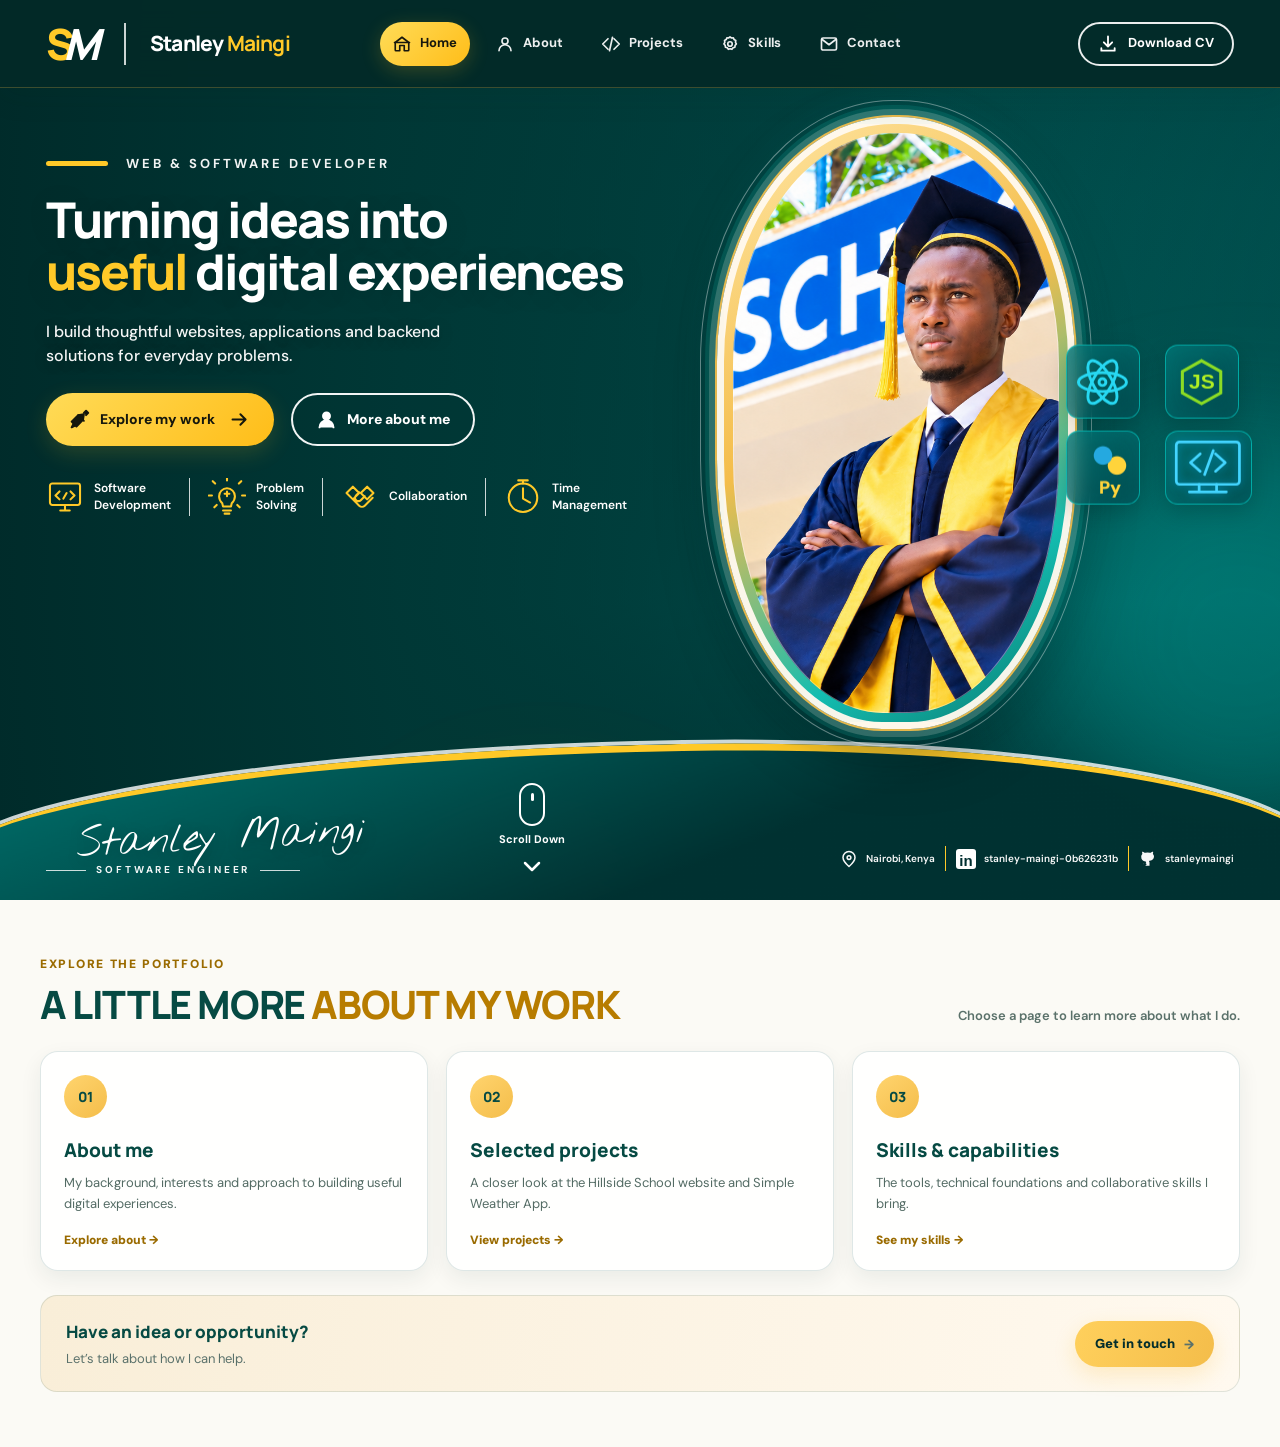
==== index.html @ 8324576e "My professional portfolio website" ====
<!DOCTYPE html>
<html lang="en">
<head>
  <meta charset="UTF-8" />
  <meta name="viewport" content="width=device-width, initial-scale=1.0" />
  <meta name="theme-color" content="#003b3a" />
  <meta name="description" content="Stanley Maingi — Software Engineer creating thoughtful websites, applications and backend solutions." />
  <title>Stanley Maingi | Web &amp; Software Developer</title>
  <link rel="preconnect" href="https://fonts.googleapis.com" />
  <link rel="preconnect" href="https://fonts.gstatic.com" crossorigin />
  <link href="https://fonts.googleapis.com/css2?family=DM+Sans:wght@400;500;600;700;800&family=Manrope:wght@400;500;600;700;800&family=Nothing+You+Could+Do&display=swap" rel="stylesheet" />
  <link rel="stylesheet" href="style.css" />
  <script src="script.js" defer></script>
</head>
<body>
  <main id="main">
  <section class="hero" id="home" aria-label="Stanley Maingi portfolio homepage">
    <div class="hero-shade" aria-hidden="true"></div>
    <div class="ambient-glow glow-one" aria-hidden="true"></div>
    <div class="ambient-glow glow-two" aria-hidden="true"></div>

    <header class="site-header">
      <a class="brand" href="#home" aria-label="Stanley Maingi home">
        <span class="brand-mark"><span>S</span><span>M</span></span>
        <span class="brand-divider"></span>
        <span class="brand-name">Stanley <strong>Maingi</strong></span>
      </a>

      <nav class="main-nav" aria-label="Main navigation">
        <a class="nav-link active" href="index.html" aria-current="page">
          <svg viewBox="0 0 24 24" aria-hidden="true"><path d="m3 10 9-7 9 7v10a1 1 0 0 1-1 1h-5v-7H9v7H4a1 1 0 0 1-1-1z"/><path d="M2 10h20"/></svg>
          <span>Home</span>
        </a>
        <a class="nav-link" href="about.html">
          <svg viewBox="0 0 24 24" aria-hidden="true"><circle cx="12" cy="8" r="4"/><path d="M4 21a8 8 0 0 1 16 0"/></svg>
          <span>About</span>
        </a>
        <a class="nav-link" href="projects.html">
          <svg viewBox="0 0 24 24" aria-hidden="true"><path d="m8 5-7 7 7 7M16 5l7 7-7 7M14 3l-4 18"/></svg>
          <span>Projects</span>
        </a>
        <a class="nav-link" href="skills.html">
          <svg viewBox="0 0 24 24" aria-hidden="true"><path d="M12 2.5 14 4l2.5-.2 1 2.3 2.2 1.2-.4 2.5 1.2 2.2-1.7 1.8-.3 2.5-2.4.8-1.5 2-2.4-.7-2.4.7-1.5-2-2.4-.8-.3-2.5-1.7-1.8 1.2-2.2-.4-2.5 2.2-1.2 1-2.3L10 4z"/><circle cx="12" cy="12" r="3"/></svg>
          <span>Skills</span>
        </a>
        <a class="nav-link" href="contact.html">
          <svg viewBox="0 0 24 24" aria-hidden="true"><rect x="2" y="4" width="20" height="16" rx="2"/><path d="m3 6 9 7 9-7"/></svg>
          <span>Contact</span>
        </a>
      </nav>

      <a class="cv-button" href="Stanley-Maingi-CV.pdf" download>
        <svg viewBox="0 0 24 24" aria-hidden="true"><path d="M12 3v12m-5-5 5 5 5-5M4 17v3h16v-3"/></svg>
        <span>Download CV</span>
      </a>
    </header>

    <section class="hero-content" aria-labelledby="hero-title">
      <div class="eyebrow"><span class="eyebrow-line"></span><span>WEB &amp; SOFTWARE DEVELOPER</span></div>
      <h1 id="hero-title">Turning ideas into<br /><em>useful</em> digital experiences</h1>
      <p class="intro">I build thoughtful websites, applications and backend<br class="desktop-break" /> solutions for everyday problems.</p>

      <div class="hero-actions">
        <a class="button button-primary" href="projects.html">
          <svg viewBox="0 0 24 24" aria-hidden="true"><path d="M3 14.5 10.5 7l6.5-1-1 6.5-7.5 7.5z"/><path d="m10.5 7 6.5 6.5M5 17l-2 4 4-2"/><path d="M17 4.5 19.5 2 22 4.5 19.5 7"/></svg>
          <span>Explore my work</span>
          <svg class="arrow-icon" viewBox="0 0 24 24" aria-hidden="true"><path d="M4 12h15m-6-6 6 6-6 6"/></svg>
        </a>
        <a class="button button-outline" href="about.html">
          <svg viewBox="0 0 24 24" aria-hidden="true"><circle cx="12" cy="8" r="4"/><path d="M4 21a8 8 0 0 1 16 0"/></svg>
          <span>More about me</span>
        </a>
      </div>

      <div class="skill-highlights" aria-label="Professional strengths">
        <div class="skill-item">
          <svg viewBox="0 0 48 48" aria-hidden="true"><rect x="5" y="7" width="38" height="27" rx="3"/><path d="M18 41h12M24 34v7M17 17l-5 5 5 5m14-10 5 5-5 5m-5-8-4 7"/></svg>
          <span>Software<br />Development</span>
        </div>
        <span class="skill-separator"></span>
        <div class="skill-item">
          <svg viewBox="0 0 48 48" aria-hidden="true"><path d="M18 32c-2-2-4-5-4-9a10 10 0 1 1 20 0c0 4-2 7-4 9l-1 4H19zM19 41h10M21 45h6M24 3V0M5 22H1m46 0h-4M9 7l-3-3m33 3 3-3M11 34l-3 3m29-3 3 3"/><path d="M21 20h6m-3-3v6"/></svg>
          <span>Problem<br />Solving</span>
        </div>
        <span class="skill-separator"></span>
        <div class="skill-item">
          <svg viewBox="0 0 48 48" aria-hidden="true"><path d="m7 19 8-8 8 8-8 8zM25 19l8-8 8 8-8 8zM15 27l8 8a5 5 0 0 0 7 0l10-10M23 18l-4 4a4 4 0 0 0 6 6l5-5"/></svg>
          <span>Collaboration</span>
        </div>
        <span class="skill-separator"></span>
        <div class="skill-item">
          <svg viewBox="0 0 48 48" aria-hidden="true"><circle cx="24" cy="25" r="18"/><path d="M24 13v13l9 5M18 3h12M24 3v4"/></svg>
          <span>Time<br />Management</span>
        </div>
      </div>
    </section>

    <figure class="hero-photo">
      <img src="assets/stanley-portrait-reference.jpg" alt="Stanley Maingi wearing his graduation gown and cap" />
    </figure>

    <div class="tech-stack" aria-label="Technology interests">
      <div class="tech-card react-card" title="React">
        <svg viewBox="0 0 64 64" aria-hidden="true"><circle cx="32" cy="32" r="4"/><ellipse cx="32" cy="32" rx="28" ry="11"/><ellipse cx="32" cy="32" rx="28" ry="11" transform="rotate(60 32 32)"/><ellipse cx="32" cy="32" rx="28" ry="11" transform="rotate(120 32 32)"/></svg>
      </div>
      <div class="tech-card node-card" title="Node.js"><span>JS</span><svg viewBox="0 0 64 64" aria-hidden="true"><path d="m32 4 25 14v28L32 60 7 46V18z"/></svg></div>
      <div class="tech-card python-card" title="Python"><span class="python-symbol">●</span><span class="python-label">Py</span></div>
      <div class="tech-card code-card" title="Web development"><svg viewBox="0 0 64 54" aria-hidden="true"><rect x="3" y="3" width="58" height="39" rx="3"/><path d="m25 14-9 8 9 8m14-16 9 8-9 8m-2-19-8 22M15 49h34M24 42v7m16-7v7"/></svg></div>
    </div>

    <footer class="hero-footer">
      <div class="signature-block">
        <div class="signature">Stanley Maingi</div>
        <div class="role-line"><span></span>SOFTWARE ENGINEER<span></span></div>
      </div>
      <a class="scroll-cue" href="#explore-portfolio" aria-label="Scroll down to explore the portfolio">
        <span class="mouse"><i></i></span>
        <span>Scroll Down</span>
        <svg viewBox="0 0 24 24" aria-hidden="true"><path d="m5 9 7 7 7-7"/></svg>
      </a>
      <div class="footer-details">
        <span class="location"><svg viewBox="0 0 24 24" aria-hidden="true"><path d="M20 10c0 5-8 12-8 12S4 15 4 10a8 8 0 1 1 16 0Z"/><circle cx="12" cy="10" r="2.5"/></svg>Nairobi, Kenya</span>
        <span class="footer-divider"></span>
        <a href="https://www.linkedin.com/in/stanley-maingi-0b626231b/" target="_blank" rel="noopener noreferrer" aria-label="LinkedIn"><span class="social-icon linkedin">in</span>stanley-maingi-0b626231b</a>
        <span class="footer-divider"></span>
        <a href="https://github.com/stanleymaingi" target="_blank" rel="noopener noreferrer" aria-label="GitHub"><svg viewBox="0 0 24 24" aria-hidden="true"><path d="M9 19c-4 1-4-2-6-2m12 4v-3.5c0-1 .1-1.7-.5-2.3 3.3-.4 6.5-1.6 6.5-7A5.4 5.4 0 0 0 19.5 5 5 5 0 0 0 19.4 1S18.2.6 15 2.8a13.6 13.6 0 0 0-7 0C4.8.6 3.6 1 3.6 1A5 5 0 0 0 3.5 5 5.4 5.4 0 0 0 2 9.2c0 5.4 3.2 6.6 6.5 7-.6.6-.6 1.3-.5 2.3V21"/></svg>stanleymaingi</a>
      </div>
    </footer>

    <div class="bottom-wave" aria-hidden="true"></div>
  </section>

  <section class="home-shortcuts container" id="explore-portfolio" aria-labelledby="explore-title">
    <div class="section-heading">
      <div>
        <p class="eyebrow dark-eyebrow">EXPLORE THE PORTFOLIO</p>
        <h2 id="explore-title">A LITTLE MORE <span>ABOUT MY WORK</span></h2>
      </div>
      <p class="home-shortcuts-note">Choose a page to learn more about what I do.</p>
    </div>
    <div class="shortcut-grid">
      <a class="shortcut-card" href="about.html">
        <span class="shortcut-icon">01</span><span class="shortcut-title">About me</span>
        <span class="shortcut-copy">My background, interests and approach to building useful digital experiences.</span>
        <span class="shortcut-arrow">Explore about →</span>
      </a>
      <a class="shortcut-card" href="projects.html">
        <span class="shortcut-icon purple-shortcut">02</span><span class="shortcut-title">Selected projects</span>
        <span class="shortcut-copy">A closer look at the Hillside School website and Simple Weather App.</span>
        <span class="shortcut-arrow">View projects →</span>
      </a>
      <a class="shortcut-card" href="skills.html">
        <span class="shortcut-icon green-shortcut">03</span><span class="shortcut-title">Skills &amp; capabilities</span>
        <span class="shortcut-copy">The tools, technical foundations and collaborative skills I bring.</span>
        <span class="shortcut-arrow">See my skills →</span>
      </a>
    </div>
    <div class="home-contact-strip">
      <div><strong>Have an idea or opportunity?</strong><span>Let’s talk about how I can help.</span></div>
      <a class="button button-primary" href="contact.html">Get in touch <span aria-hidden="true">→</span></a>
    </div>
  </section>
</main>
</body>
</html>
---- style.css ----
:root {
  --navy: #00473F;
  --navy-deep: #003B35;
  --blue: #FCB415;
  --blue-bright: #E9A20A;
  --cyan: #F5C34C;
  --ink: #123D37;
  --muted-ink: #47635D;
  --paper: #FFF9EF;
  --paper-2: #FBF3E6;
  --line: rgba(0, 71, 63, .16);
  --white: #fff;
  --forest: #00473F;
  --forest-dark: #003B35;
  --forest-mid: #0F5049;
  --gold: #FCB415;
  --cream: #FFF9EF;
  --cream-soft: #FBF3E6;
  --heading: 'Manrope', 'Arial', sans-serif;
  --body: 'DM Sans', 'Arial', sans-serif;
  --max-width: 1200px;
}

* { box-sizing: border-box; }
html { scroll-behavior: smooth; scroll-padding-top: 86px; }
body { margin: 0; color: var(--ink); background: var(--paper); font-family: var(--body); line-height: 1.6; -webkit-font-smoothing: antialiased; }
img { display: block; max-width: 100%; }
a { color: inherit; text-decoration: none; }
button, a { -webkit-tap-highlight-color: transparent; }
::selection { color: #fff; background: var(--blue); }
.container { width: min(var(--max-width), calc(100% - 64px)); margin-inline: auto; }
.skip-link { position: absolute; z-index: 1000; top: -60px; left: 18px; padding: 10px 14px; border-radius: 8px; color: var(--navy); background: #fff; font-weight: 800; }
.skip-link:focus { top: 12px; }

/* Navigation */
.site-header { position: sticky; z-index: 100; top: 0; color: #fff; background: rgba(3, 16, 45, .94); border-bottom: 1px solid rgba(255,255,255,.1); backdrop-filter: blur(18px); }
.nav-wrap { min-height: 74px; display: flex; align-items: center; justify-content: space-between; gap: 28px; }
.brand { display: inline-flex; align-items: center; gap: 11px; white-space: nowrap; }
.brand-mark { display: inline-flex; align-items: center; justify-content: center; width: 48px; height: 42px; color: #168cff; font-family: var(--heading); font-size: 25px; line-height: 1; font-weight: 900; font-style: italic; letter-spacing: -5px; text-shadow: 0 0 22px rgba(0,131,255,.35); }
.brand-name { color: #fff; font-family: var(--heading); font-size: 17px; font-weight: 900; letter-spacing: -.6px; }
.brand-dot { color: #18a9ff; }
.primary-nav { display: flex; align-items: center; gap: 12px; }
.primary-nav a { padding: 8px 19px; border-radius: 100px; color: #eef5ff; font-size: 14px; font-weight: 800; transition: background .2s ease, color .2s ease, transform .2s ease; }
.primary-nav a:hover { color: #fff; background: rgba(255,255,255,.12); transform: translateY(-1px); }
.primary-nav a.active { color: #fff; background: var(--blue); box-shadow: 0 7px 20px rgba(0,119,255,.28); }
.menu-toggle { display: none; width: 44px; height: 42px; border: 1px solid rgba(255,255,255,.22); border-radius: 12px; background: transparent; cursor: pointer; }
.menu-toggle span { display: block; width: 19px; height: 2px; margin: 4px auto; border-radius: 2px; background: #fff; transition: transform .2s ease, opacity .2s ease; }

/* Hero */
.hero { position: relative; overflow: hidden; color: #fff; background: radial-gradient(ellipse at 85% 43%, rgba(0,137,255,.7), transparent 42%), radial-gradient(ellipse at 40% 10%, rgba(0,93,198,.36), transparent 42%), linear-gradient(115deg, #03112f 0%, #05245a 58%, #0065c7 100%); isolation: isolate; }
.hero::before { position: absolute; z-index: -2; inset: 0; content: ''; opacity: .18; background-image: linear-gradient(rgba(255,255,255,.08) 1px, transparent 1px), linear-gradient(90deg, rgba(255,255,255,.08) 1px, transparent 1px); background-size: 42px 42px; mask-image: linear-gradient(90deg, #000, transparent 75%); }
/* Original image2.jpg is used when the original image is copied beside index.html. */
.hero::after { position: absolute; z-index: -1; inset: 0; content: ''; background: linear-gradient(90deg, rgba(2,14,43,.94) 0%, rgba(3,25,67,.88) 48%, rgba(0,73,150,.25) 100%), url('image2.jpg') center/cover no-repeat; opacity: .55; }
.hero-grid { position: relative; min-height: 490px; display: grid; grid-template-columns: 1.08fr .92fr; align-items: center; gap: 28px; padding-top: 40px; padding-bottom: 32px; }
.hero-copy { position: relative; z-index: 3; max-width: 620px; padding: 18px 0 24px; }
.hero-eyebrow { margin: 0 0 10px; color: #82caff; letter-spacing: 2.2px; }
.eyebrow { margin: 0 0 10px; font-size: 12px; line-height: 1.4; font-weight: 900; letter-spacing: 1.7px; }
.hero h1 { margin: 0; color: #fff; font-family: var(--heading); font-size: clamp(40px, 5.2vw, 66px); line-height: .99; letter-spacing: -3px; font-weight: 900; }
.hero h1 span { color: #079df5; font-size: 1.08em; letter-spacing: -3.4px; }
.title-rule { display: block; width: 64px; height: 4px; margin: 19px 0 10px; background: linear-gradient(90deg, #008bff, #10c4ed); }
.hero-tagline { margin: 0 0 24px; color: #e6efff; font-size: clamp(15px, 1.5vw, 19px); font-style: italic; font-weight: 700; }
.hero-description { max-width: 570px; margin: 0; color: #e4edff; font-size: 16px; line-height: 1.55; }
.hero-description strong { color: #12bff7; font-weight: 900; }
.hero-actions { display: flex; flex-wrap: wrap; gap: 12px; margin-top: 27px; }
.button { display: inline-flex; align-items: center; justify-content: center; gap: 9px; min-height: 44px; padding: 11px 20px; border-radius: 100px; font-size: 13px; font-weight: 900; transition: transform .2s ease, box-shadow .2s ease, background .2s ease; }
.button:hover { transform: translateY(-2px); }
.button-primary { color: #fff; background: linear-gradient(110deg, #0782ff, #0068ed); box-shadow: 0 8px 22px rgba(0,107,255,.28); }
.button-primary:hover { box-shadow: 0 12px 26px rgba(0,107,255,.4); }
.button-outline { color: #fff; border: 1.5px solid #a4baff; background: rgba(2,16,48,.32); }
.button-outline:hover { background: rgba(255,255,255,.11); }
.button-icon { font-size: 17px; font-weight: 900; }
.location-line { display: flex; flex-wrap: wrap; align-items: center; gap: 8px; margin: 24px 0 0; color: #e7efff; font-size: 12px; font-weight: 600; }
.pin-icon { color: #12aaff; font-size: 18px; line-height: 1; }
.middot { color: #78aaff; }
.hero-visual { position: relative; min-height: 420px; display: flex; align-items: flex-end; justify-content: center; }
.hero-halo { position: absolute; width: min(460px, 100%); aspect-ratio: 1; top: 4%; right: -1%; border: 1px solid rgba(116,202,255,.28); border-radius: 50%; background: radial-gradient(circle, rgba(28,151,255,.35), rgba(0,55,139,.08) 58%, transparent 70%); box-shadow: 0 0 80px rgba(0,133,255,.3), inset 0 0 50px rgba(0,137,255,.12); }
.hero-code-decoration { position: absolute; top: 18%; right: 2%; color: rgba(142,203,255,.22); font: 700 13px/2 monospace; transform: rotate(7deg); }
.portrait-wrap { position: relative; z-index: 1; width: min(390px, 90%); height: 418px; overflow: hidden; display: flex; align-items: flex-start; justify-content: center; border-radius: 48% 48% 0 0 / 37% 37% 0 0; filter: drop-shadow(0 24px 35px rgba(0,0,0,.35)); }
.portrait { width: 100%; height: 100%; object-fit: cover; object-position: 50% 5%; mix-blend-mode: normal; }
.identity-card { position: absolute; z-index: 3; right: 0; bottom: 8px; width: 250px; padding: 14px 16px; border: 1px solid rgba(129,161,255,.62); border-radius: 18px; color: #fff; background: rgba(4,20,62,.89); box-shadow: 0 14px 30px rgba(0,0,0,.28); backdrop-filter: blur(14px); }
.identity-person { display: flex; align-items: center; gap: 10px; padding-bottom: 10px; border-bottom: 1px solid rgba(151,185,255,.38); }
.identity-icon { display: grid; width: 32px; height: 32px; place-items: center; border-radius: 50%; color: #fff; background: rgba(255,255,255,.17); font-size: 16px; }
.identity-person strong, .identity-person span:not(.identity-icon) { display: block; }
.identity-person strong { font-size: 11px; }
.identity-person div span { color: #c7d7ff; font-size: 10px; }
.identity-row { display: flex; align-items: center; gap: 10px; padding-top: 8px; color: #dfeaff; font-size: 11px; font-weight: 700; }
.identity-row span { min-width: 22px; color: #fff; font-size: 18px; text-align: center; }
.scroll-cue { position: relative; z-index: 4; display: grid; grid-template-columns: 55px auto 55px; justify-content: center; align-items: center; gap: 16px; padding: 18px 20px 20px; color: #0b367f; background: linear-gradient(180deg, #eaf0ff, #f7f8ff); text-align: center; font-family: var(--heading); font-size: 13px; font-weight: 900; letter-spacing: .6px; clip-path: polygon(0 18%, 50% 0, 100% 18%, 100% 100%, 0 100%); }
.cue-rule { height: 1px; background: #087bff; }
.scroll-cue small { grid-column: 1 / -1; margin-top: -12px; color: #142c64; font-size: 11px; letter-spacing: .3px; }

/* Projects */
.projects-section { position: relative; overflow: hidden; padding: 42px 0 0; background: linear-gradient(180deg, #f4f6ff 0%, #eaf0ff 78%, #dbe7ff 100%); }
/* Original image1.jpg becomes a subtle background image when supplied locally. */
.projects-section::before { position: absolute; inset: 0; content: ''; opacity: .08; background: url('image1.jpg') center/cover no-repeat; pointer-events: none; }
.projects-section > .container { position: relative; z-index: 1; }
.section-heading { display: flex; justify-content: space-between; align-items: end; gap: 24px; margin-bottom: 22px; }
.dark-eyebrow { color: #1253bc; }
.section-heading h2, .skills-heading h2 { margin: 0; color: #09265f; font-family: var(--heading); font-size: clamp(28px, 3.4vw, 42px); font-weight: 900; line-height: 1.1; letter-spacing: -1.6px; }
.section-heading h2 span, .skills-heading h2 span { color: #087bff; }
.outline-link { display: inline-flex; align-items: center; gap: 8px; padding: 9px 16px; border: 1.5px solid #087bff; border-radius: 100px; color: #0757bd; font-size: 12px; font-weight: 900; white-space: nowrap; transition: color .2s, background .2s; }
.outline-link:hover { color: #fff; background: #087bff; }
.project-grid { display: grid; grid-template-columns: repeat(2, minmax(0, 1fr)); gap: 20px; }
.project-card { min-height: 202px; display: grid; grid-template-columns: 1.1fr .9fr; align-items: center; gap: 8px; overflow: hidden; padding: 18px 17px 15px; border: 1px solid rgba(40,85,165,.15); border-radius: 17px; background: rgba(255,255,255,.8); box-shadow: 0 7px 22px rgba(18,54,119,.1); transition: transform .22s ease, box-shadow .22s ease; }
.project-card:hover { transform: translateY(-4px); box-shadow: 0 13px 28px rgba(18,54,119,.16); }
.project-copy { min-width: 0; }
.project-tags { display: flex; flex-wrap: wrap; align-items: center; gap: 6px; margin-bottom: 12px; }
.project-tags span { padding: 4px 8px; border-radius: 100px; color: #fff; background: #087bff; font-size: 8px; line-height: 1; font-weight: 900; letter-spacing: .3px; }
.project-tags .tag-purple { background: #7739e7; }
.project-card h3 { margin: 0 0 6px; color: #0a2459; font-family: var(--heading); font-size: 17px; line-height: 1.25; letter-spacing: -.5px; }
.project-card p { max-width: 270px; margin: 0 0 13px; color: #1e3261; font-size: 11px; line-height: 1.55; }
.button-small { min-height: 33px; padding: 7px 14px; color: #fff; background: #0878f8; font-size: 10px; }
.project-media { display: flex; align-items: center; justify-content: center; min-width: 0; }
.project-media img { width: 100%; max-height: 174px; object-fit: contain; filter: drop-shadow(0 8px 6px rgba(7,22,53,.18)); }
.skyline-strip { height: 150px; margin-top: 22px; background: linear-gradient(180deg, rgba(2,22,68,.06), rgba(2,22,68,.08)), url('assets/nairobi-skyline.jpg') center 56%/cover no-repeat; }

/* Skills */
.skills-section { position: relative; overflow: hidden; padding: 58px 0 52px; background: linear-gradient(180deg, #f4f6ff 0%, #e9efff 100%); }
.skills-banner { position: absolute; inset: 0 0 auto; height: 174px; background: linear-gradient(180deg, rgba(5,20,60,.22), rgba(243,246,255,.02) 100%), url('image2.jpg') center 45%/cover no-repeat, url('assets/desk-banner.jpg') center 45%/cover no-repeat; opacity: .55; }
.skills-content { position: relative; z-index: 1; }
.skills-heading { margin: 0 auto 26px; text-align: left; }
.skills-heading h2 { font-size: clamp(32px, 4vw, 48px); }
.skills-heading > p:not(.eyebrow) { margin: 6px 0 0; color: #122c68; font-size: 16px; font-style: italic; font-weight: 700; }
.blue-rule { margin-top: 10px; }
.skill-cards { display: grid; grid-template-columns: repeat(3, minmax(0,1fr)); gap: 18px; }
.skill-card { position: relative; min-height: 268px; padding: 24px 22px; border: 1px solid rgba(33,81,158,.1); border-radius: 18px; background: rgba(255,255,255,.78); box-shadow: 0 8px 20px rgba(17,47,105,.12); transition: transform .2s ease, box-shadow .2s ease; }
.skill-card:hover { transform: translateY(-4px); box-shadow: 0 14px 25px rgba(17,47,105,.16); }
.skill-icon { display: grid; width: 68px; height: 68px; place-items: center; margin-bottom: 16px; border-radius: 50%; color: #fff; font-size: 23px; font-weight: 900; box-shadow: 0 7px 15px rgba(0,0,0,.12); }
.icon-blue { background: linear-gradient(140deg, #0787ff, #0059e7); }
.icon-purple { background: linear-gradient(140deg, #a02fff, #5e20cf); }
.icon-green { background: linear-gradient(140deg, #08d58a, #00a95d); }
.skill-number { display: block; margin-bottom: 3px; color: #677da9; font-family: var(--heading); font-size: 27px; font-weight: 900; line-height: 1.2; }
.skill-card h3 { margin: 0 0 9px; color: #081e51; font-family: var(--heading); font-size: 20px; font-weight: 900; letter-spacing: -.6px; }
.skill-card p { max-width: 270px; margin: 0; color: #152d65; font-size: 14px; line-height: 1.6; }
.card-arrow { position: absolute; right: 20px; bottom: 17px; display: grid; width: 29px; height: 29px; place-items: center; border: 1.5px solid #087bff; border-radius: 50%; color: #087bff; font-size: 19px; line-height: 1; }

/* Contact and footer */
.contact-section { position: relative; display: grid; grid-template-columns: .95fr 1.05fr; align-items: center; min-height: 250px; gap: 22px; overflow: hidden; margin-top: 2px; margin-bottom: 35px; padding: 25px 32px; border-radius: 22px; color: #fff; background: radial-gradient(circle at 80% 40%, rgba(0,113,255,.4), transparent 40%), linear-gradient(110deg, #06183e, #081c4d 62%, #061635); box-shadow: 0 15px 32px rgba(10,39,96,.15); }
.contact-copy { position: relative; z-index: 2; }
.contact-copy .title-rule { margin: 0 0 15px; }
.contact-copy .eyebrow { margin-bottom: 6px; color: #8cc9ff; }
.contact-copy h2 { max-width: 460px; margin: 0 0 5px; color: #fff; font-family: var(--heading); font-size: clamp(26px, 3.3vw, 41px); font-weight: 900; line-height: 1.14; letter-spacing: -1.2px; }
.contact-copy > p:not(.eyebrow) { margin: 0 0 19px; color: #edf4ff; font-size: 17px; font-weight: 600; }
.contact-art { align-self: stretch; display: flex; align-items: center; justify-content: flex-end; min-width: 0; }
.contact-art img { width: 100%; max-height: 220px; object-fit: contain; border-radius: 12px; mix-blend-mode: screen; }
.site-footer { color: #fff; background: #031432; border-top: 1px solid rgba(255,255,255,.1); }
.footer-inner { min-height: 78px; display: flex; align-items: center; justify-content: space-between; gap: 20px; }
.footer-brand .brand-mark { width: 39px; height: 34px; font-size: 21px; }
.footer-brand .brand-name { font-size: 14px; }
.footer-inner p, .footer-inner small { margin: 0; color: #e2eaff; font-size: 11px; font-weight: 600; }
.footer-divider { width: 1px; height: 34px; background: #0ba9ff; }
.back-top { padding: 8px 14px; border: 1px solid rgba(255,255,255,.75); border-radius: 100px; color: #fff; font-size: 11px; font-weight: 800; transition: background .2s; }
.back-top:hover { background: rgba(255,255,255,.12); }

@media (max-width: 900px) {
  .container { width: min(var(--max-width), calc(100% - 42px)); }
  .hero-grid { grid-template-columns: 1fr .8fr; min-height: 470px; gap: 8px; }
  .hero h1 { font-size: clamp(39px, 6vw, 58px); }
  .portrait-wrap { width: 100%; height: 380px; }
  .identity-card { right: -4px; width: 220px; }
  .project-card { grid-template-columns: 1fr; }
  .project-media { grid-row: 1; height: 135px; }
  .project-media img { max-height: 140px; }
  .skill-card { padding: 20px 17px; }
  .skill-card h3 { font-size: 18px; }
  .skill-card p { font-size: 13px; }
}

@media (max-width: 640px) {
  html { scroll-padding-top: 72px; }
  .container { width: min(100% - 32px, 520px); }
  .nav-wrap { min-height: 68px; }
  .brand-mark { width: 42px; font-size: 23px; }
  .brand-name { font-size: 16px; }
  .menu-toggle { display: block; }
  .primary-nav { position: absolute; top: calc(100% + 1px); left: 0; right: 0; display: none; flex-direction: column; align-items: stretch; gap: 5px; padding: 12px 16px 17px; border-bottom: 1px solid rgba(255,255,255,.12); background: rgba(3,16,45,.98); box-shadow: 0 16px 25px rgba(0,0,0,.2); }
  .primary-nav.is-open { display: flex; }
  .primary-nav a { padding: 11px 15px; }
  .hero-grid { min-height: auto; grid-template-columns: 1fr; gap: 0; padding-top: 38px; padding-bottom: 0; }
  .hero-copy { padding: 0 0 10px; }
  .hero h1 { font-size: clamp(39px, 12vw, 58px); letter-spacing: -2.2px; }
  .hero h1 span { letter-spacing: -2.6px; }
  .hero-description { max-width: 500px; font-size: 14px; }
  .hero-tagline { margin-bottom: 15px; font-size: 15px; }
  .hero-actions { margin-top: 21px; }
  .button { min-height: 42px; padding: 10px 16px; font-size: 12px; }
  .location-line { margin-top: 17px; font-size: 10px; }
  .hero-visual { min-height: 355px; margin-top: -5px; }
  .hero-halo { top: 2%; width: 320px; right: 10%; }
  .portrait-wrap { width: 290px; height: 335px; }
  .identity-card { right: 0; bottom: 4px; width: 206px; padding: 11px 12px; }
  .scroll-cue { grid-template-columns: 28px auto 28px; gap: 8px; padding: 17px 8px 18px; font-size: 10px; }
  .scroll-cue small { font-size: 9px; }
  .projects-section { padding-top: 34px; }
  .section-heading { align-items: flex-start; flex-direction: column; gap: 13px; margin-bottom: 18px; }
  .section-heading h2, .skills-heading h2 { font-size: 30px; }
  .project-grid { grid-template-columns: 1fr; gap: 14px; }
  .project-card { grid-template-columns: 1fr .85fr; min-height: 190px; padding: 14px 12px; gap: 8px; }
  .project-media { grid-row: auto; height: auto; }
  .project-media img { max-height: 145px; }
  .project-card h3 { font-size: 15px; }
  .project-card p { font-size: 10px; }
  .project-tags { gap: 4px; }
  .project-tags span { font-size: 7px; }
  .button-small { min-height: 30px; padding: 6px 10px; font-size: 9px; }
  .skyline-strip { height: 105px; margin-top: 17px; }
  .skills-section { padding: 43px 0 40px; }
  .skills-banner { height: 125px; }
  .skills-heading > p:not(.eyebrow) { font-size: 13px; }
  .skill-cards { grid-template-columns: 1fr; gap: 12px; }
  .skill-card { min-height: 0; padding: 19px 20px 24px 100px; }
  .skill-icon { position: absolute; top: 20px; left: 19px; width: 62px; height: 62px; font-size: 20px; }
  .skill-number { font-size: 22px; }
  .skill-card h3 { font-size: 18px; }
  .skill-card p { max-width: none; font-size: 12px; }
  .contact-section { grid-template-columns: 1fr; gap: 0; margin-bottom: 22px; padding: 24px 20px 12px; border-radius: 17px; }
  .contact-copy h2 { font-size: 28px; }
  .contact-copy > p:not(.eyebrow) { font-size: 14px; }
  .contact-art { max-height: 150px; justify-content: center; margin-top: 8px; }
  .contact-art img { max-height: 150px; }
  .footer-inner { min-height: 0; flex-wrap: wrap; justify-content: center; gap: 11px 14px; padding-top: 19px; padding-bottom: 19px; text-align: center; }
  .footer-inner p { width: 100%; order: 3; }
  .footer-divider-second { display: none; }
  .footer-inner small { font-size: 10px; }
}

@media (max-width: 390px) {
  .project-card { grid-template-columns: 1fr; }
  .project-media { grid-row: 1; height: 125px; }
  .project-media img { max-height: 130px; }
  .hero-actions { align-items: flex-start; flex-direction: column; }
  .hero-actions .button { width: max-content; }
}

@media (prefers-reduced-motion: reduce) {
  *, *::before, *::after { scroll-behavior: auto !important; transition-duration: .01ms !important; animation-duration: .01ms !important; animation-iteration-count: 1 !important; }
}

/* Final heading refinements matching the supplied homepage reference. */
.contact-copy h2 span { color: #10a9f5; }
.contact-copy .contact-prompt { margin: 9px 0 0; color: #fff; font-size: 20px; font-weight: 800; }
.contact-copy .contact-note { margin: 0 0 19px; color: #e5efff; font-size: 16px; font-weight: 600; }
@media (max-width: 640px) {
  .contact-copy .contact-prompt { font-size: 16px; }
  .contact-copy .contact-note { font-size: 13px; }
}

/* =========================================================
   MULTI-PAGE LAYOUTS — each navigation item is its own page
   ========================================================= */
.page-intro { position: relative; overflow: hidden; color: #fff; background: radial-gradient(ellipse at 83% 45%, rgba(0,125,255,.46), transparent 38%), linear-gradient(112deg, #03112f 0%, #08275e 60%, #0758ac 100%); isolation: isolate; }
.page-intro::before { position: absolute; z-index: -1; inset: 0; content: ''; opacity: .18; background: linear-gradient(90deg, rgba(2,14,43,.72), rgba(2,14,43,.22)), url('assets/desk-banner.jpg') center 42%/cover no-repeat; }
.page-intro-inner { min-height: 220px; display: flex; flex-direction: column; justify-content: center; align-items: flex-start; padding-top: 42px; padding-bottom: 44px; }
.page-intro .eyebrow { margin-bottom: 10px; color: #8ecbff; }
.page-intro h1 { margin: 0; color: #fff; font-family: var(--heading); font-size: clamp(35px, 5.4vw, 58px); line-height: 1.04; font-weight: 900; letter-spacing: -2px; }
.page-intro h1 span { color: #10aaf5; }
.page-intro-inner > p:last-child { margin: 13px 0 0; color: #e2edff; font-size: clamp(14px, 1.5vw, 17px); font-weight: 600; }

/* Home page shortcuts */
.home-hero .hero-grid { min-height: 490px; }
.home-bottom-band { position: relative; padding: 17px 0; color: #0d3a85; background: linear-gradient(180deg, #eaf0ff, #f6f8ff); }
.home-bottom-inner { display: flex; align-items: center; justify-content: center; gap: 27px; font-family: var(--heading); font-size: 12px; font-weight: 900; letter-spacing: .7px; text-align: center; }
.home-bottom-inner i { width: 5px; height: 5px; border-radius: 50%; background: #087bff; }
.home-shortcuts { padding-top: 56px; padding-bottom: 55px; }
.home-shortcuts .section-heading { align-items: end; margin-bottom: 25px; }
.home-shortcuts .section-heading h2 { margin: 0; color: #09265f; font-family: var(--heading); font-size: clamp(27px, 3.2vw, 39px); font-weight: 900; line-height: 1.12; letter-spacing: -1.4px; }
.home-shortcuts .section-heading h2 span { color: #087bff; }
.home-shortcuts-note { max-width: 300px; margin: 0; color: #43577e; font-size: 13px; font-weight: 600; }
.shortcut-grid { display: grid; grid-template-columns: repeat(3, minmax(0,1fr)); gap: 18px; }
.shortcut-card { display: flex; min-height: 220px; flex-direction: column; align-items: flex-start; padding: 23px 23px 20px; border: 1px solid rgba(33,81,158,.12); border-radius: 18px; background: rgba(255,255,255,.86); box-shadow: 0 8px 22px rgba(17,47,105,.1); transition: transform .2s ease, box-shadow .2s ease; }
.shortcut-card:hover { transform: translateY(-4px); box-shadow: 0 14px 27px rgba(17,47,105,.16); }
.shortcut-icon { display: grid; width: 43px; height: 43px; place-items: center; margin-bottom: 17px; border-radius: 50%; color: white; background: linear-gradient(140deg,#0787ff,#0059e7); font-family: var(--heading); font-size: 14px; font-weight: 900; }
.purple-shortcut { background: linear-gradient(140deg,#9c43f3,#5e20cf); }
.green-shortcut { background: linear-gradient(140deg,#08d58a,#00a95d); }
.shortcut-title { color: #081e51; font-family: var(--heading); font-size: 19px; font-weight: 900; }
.shortcut-copy { margin-top: 7px; color: #42557b; font-size: 13px; line-height: 1.6; }
.shortcut-arrow { margin-top: auto; padding-top: 16px; color: #076ce7; font-size: 12px; font-weight: 900; }
.home-contact-strip { display: flex; align-items: center; justify-content: space-between; gap: 18px; margin-top: 24px; padding: 22px 25px; border: 1px solid rgba(48,100,185,.1); border-radius: 17px; background: linear-gradient(100deg,#e7efff,#f8faff); }
.home-contact-strip strong, .home-contact-strip span { display: block; }
.home-contact-strip strong { color: #09265f; font-family: var(--heading); font-size: 17px; font-weight: 900; }
.home-contact-strip span { margin-top: 3px; color: #455a82; font-size: 13px; }

/* About page */
.about-main { display: grid; grid-template-columns: .78fr 1.22fr; align-items: center; gap: clamp(32px,5vw,68px); padding-top: 62px; padding-bottom: 65px; }
.about-photo-panel { position: relative; min-height: 490px; display: flex; align-items: flex-end; justify-content: center; overflow: hidden; border-radius: 24px; background: radial-gradient(circle at 50% 36%, rgba(0,126,255,.5), transparent 47%), linear-gradient(145deg,#06183c,#0a4a91); box-shadow: 0 18px 35px rgba(7,29,76,.2); }
.about-photo-glow { position: absolute; top: 35px; width: 270px; aspect-ratio: 1; border: 1px solid rgba(132,201,255,.35); border-radius: 50%; box-shadow: 0 0 65px rgba(0,137,255,.22), inset 0 0 35px rgba(0,137,255,.16); }
.about-photo { position: relative; z-index: 1; width: 100%; height: 440px; object-fit: contain; object-position: center bottom; filter: drop-shadow(0 16px 23px rgba(0,0,0,.24)); }
.about-photo-caption { position: absolute; z-index: 2; right: 15px; bottom: 15px; left: 15px; display: flex; flex-direction: column; padding: 13px 16px; border: 1px solid rgba(149,184,255,.35); border-radius: 13px; color: #fff; background: rgba(4,20,62,.87); backdrop-filter: blur(12px); }
.about-photo-caption strong { font-size: 13px; }
.about-photo-caption span { color: #d4e4ff; font-size: 11px; }
.about-copy-panel .eyebrow { margin-bottom: 9px; }
.about-copy-panel h2, .toolkit-grid h2 { margin: 0 0 17px; color: #08245d; font-family: var(--heading); font-size: clamp(27px,3.3vw,39px); font-weight: 900; line-height: 1.12; letter-spacing: -1.25px; }
.about-copy-panel h2 span, .toolkit-grid h2 span { color: #087bff; }
.about-copy-panel p:not(.eyebrow) { color: #405579; font-size: 14px; line-height: 1.8; }
.about-copy-panel .about-lead { color: #142e64 !important; font-size: 17px !important; font-weight: 700; line-height: 1.65 !important; }
.about-facts { display: grid; grid-template-columns: repeat(3,minmax(0,1fr)); gap: 10px; margin-top: 24px; }
.about-facts div { display: flex; flex-direction: column; padding: 13px 12px; border: 1px solid rgba(33,81,158,.1); border-radius: 12px; background: #f1f5ff; }
.about-facts span { color: #087bff; font-family: var(--heading); font-size: 13px; font-weight: 900; }
.about-facts strong { margin-top: 4px; color: #102b62; font-size: 13px; }
.about-facts small { margin-top: 2px; color: #66799b; font-size: 10px; line-height: 1.4; }
.about-actions { display: flex; align-items: center; flex-wrap: wrap; gap: 20px; margin-top: 25px; }
.text-link { color: #076ce7; font-size: 13px; font-weight: 900; }
.text-link span { font-size: 17px; }
.about-values { padding: 50px 0 58px; background: linear-gradient(180deg,#eef3ff,#e5edff); }
.about-values .section-heading { margin-bottom: 22px; }
.about-values .section-heading h2 { margin: 0; color: #09265f; font-family: var(--heading); font-size: clamp(28px,3.3vw,40px); font-weight: 900; letter-spacing: -1.4px; }
.about-values .section-heading h2 span { color: #087bff; }
.value-grid { display: grid; grid-template-columns: repeat(3,minmax(0,1fr)); gap: 17px; }
.value-card { padding: 23px; border: 1px solid rgba(33,81,158,.11); border-radius: 16px; background: rgba(255,255,255,.83); box-shadow: 0 7px 18px rgba(17,47,105,.08); }
.value-number { color: #087bff; font-family: var(--heading); font-size: 26px; font-weight: 900; }
.value-card h3 { margin: 8px 0 6px; color: #0a2459; font-family: var(--heading); font-size: 17px; font-weight: 900; }
.value-card p { margin: 0; color: #485b7e; font-size: 13px; line-height: 1.65; }

/* Projects page */
.projects-intro::before { background-image: linear-gradient(90deg,rgba(2,14,43,.76),rgba(2,14,43,.24)),url('assets/nairobi-skyline.jpg'); background-position: center 52%; }
.projects-page-section { padding-top: 50px; }
.projects-heading-note { max-width: 360px; margin: 0 0 3px; color: #4b5d80; font-size: 13px; font-weight: 600; }
.project-grid-page { gap: 22px; }
.project-card-page { min-height: 330px; grid-template-columns: 1.05fr .95fr; padding: 26px 22px; }
.project-card-page h3 { font-size: 21px; }
.project-card-page p { max-width: 360px; font-size: 13px; line-height: 1.65; }
.project-card-page .project-tags span { font-size: 9px; }
.project-card-page .project-media { min-height: 210px; }
.project-card-page .project-media img { max-height: 235px; }
.project-features { margin: 0 0 19px; padding-left: 18px; color: #354a72; font-size: 12px; line-height: 1.8; }
.project-note { display: flex; align-items: center; gap: 14px; margin-top: 25px; padding: 17px 20px; border: 1px solid rgba(45,93,170,.12); border-radius: 14px; background: rgba(255,255,255,.72); }
.project-note strong { color: #0b285f; font-family: var(--heading); font-size: 14px; }
.project-note span { flex: 1; color: #556889; font-size: 12px; }
.project-note .text-link { white-space: nowrap; }

/* Skills page */
.skills-intro::before { background-image: linear-gradient(90deg,rgba(2,14,43,.76),rgba(2,14,43,.24)),url('assets/desk-banner.jpg'); }
.skills-page-section { padding-top: 55px; padding-bottom: 60px; }
.skills-page-section .skills-heading { max-width: 760px; margin-left: 0; }
.skills-page-section .skill-card { min-height: 270px; }
.toolkit-section { padding: 48px 0; background: linear-gradient(180deg,#eaf0ff,#f5f7ff); }
.toolkit-grid { display: grid; grid-template-columns: .85fr 1.15fr; align-items: center; gap: 45px; }
.toolkit-grid h2 { margin-bottom: 9px; }
.toolkit-intro { margin: 0; color: #526587; font-size: 13px; }
.tool-chips { display: flex; flex-wrap: wrap; gap: 11px; }
.tool-chips span { padding: 11px 16px; border: 1px solid rgba(31,89,177,.16); border-radius: 100px; color: #124083; background: rgba(255,255,255,.83); box-shadow: 0 5px 13px rgba(17,47,105,.06); font-size: 12px; font-weight: 800; }
.skills-cta { display: flex; align-items: center; justify-content: space-between; gap: 20px; margin-top: 42px; margin-bottom: 45px; padding: 25px 29px; border-radius: 18px; color: #fff; background: linear-gradient(110deg,#06183e,#092966 65%,#0758ac); box-shadow: 0 12px 27px rgba(10,39,96,.16); }
.skills-cta h2 { margin: 0; color: #fff; font-family: var(--heading); font-size: 23px; font-weight: 900; }
.skills-cta h2 span { color: #17b5f4; }
.skills-cta p { margin: 4px 0 0; color: #dbe8ff; font-size: 13px; }
.skills-cta-actions { display: flex; flex-wrap: wrap; gap: 10px; }

/* Contact page */
.contact-intro::before { background-image: linear-gradient(90deg,rgba(2,14,43,.76),rgba(2,14,43,.24)),url('assets/desk-banner.jpg'); background-position: center; }
.contact-page-wrap { padding-top: 50px; padding-bottom: 60px; }
.contact-page-card { min-height: 330px; margin: 0; padding: 36px 42px; }
.contact-page-card .contact-copy h2 { max-width: 520px; }
.contact-page-card .contact-art img { max-height: 280px; }
.contact-info-grid { display: grid; grid-template-columns: repeat(3,minmax(0,1fr)); gap: 17px; margin-top: 22px; }
.contact-info-card { display: flex; align-items: flex-start; gap: 13px; padding: 20px; border: 1px solid rgba(33,81,158,.11); border-radius: 15px; background: #fff; box-shadow: 0 7px 18px rgba(17,47,105,.07); }
.contact-info-icon { display: grid; flex: 0 0 39px; width: 39px; height: 39px; place-items: center; border-radius: 50%; color: #fff; background: linear-gradient(140deg,#0787ff,#0059e7); font-size: 18px; }
.contact-info-card h3 { margin: 0 0 4px; color: #0a2459; font-family: var(--heading); font-size: 15px; font-weight: 900; }
.contact-info-card p { margin: 0; color: #536585; font-size: 12px; line-height: 1.6; }
.contact-config-note { margin: 18px 0 0; color: #7483a0; font-size: 11px; text-align: center; }
.contact-config-note code { color: #31518b; }

/* Disabled links until real project URLs are configured */
.is-unavailable { opacity: .86; }

@media (max-width: 900px) {
  .about-main { grid-template-columns: .8fr 1.2fr; gap: 28px; }
  .about-photo-panel { min-height: 420px; }
  .about-photo { height: 390px; }
  .project-card-page { grid-template-columns: 1fr; }
  .project-card-page .project-media { grid-row: 1; min-height: 160px; }
  .project-card-page .project-media img { max-height: 190px; }
  .toolkit-grid { gap: 25px; }
  .contact-page-card { padding: 28px; }
}
@media (max-width: 640px) {
  .page-intro-inner { min-height: 185px; padding-top: 34px; padding-bottom: 34px; }
  .page-intro h1 { font-size: clamp(32px,9vw,45px); letter-spacing: -1.4px; }
  .home-hero .hero-grid { padding-bottom: 0; }
  .home-bottom-inner { flex-wrap: wrap; gap: 9px 13px; font-size: 9px; }
  .home-bottom-inner i { width: 4px; height: 4px; }
  .home-shortcuts { padding-top: 38px; padding-bottom: 38px; }
  .home-shortcuts .section-heading { gap: 8px; }
  .home-shortcuts-note { font-size: 12px; }
  .shortcut-grid { grid-template-columns: 1fr; gap: 12px; }
  .shortcut-card { min-height: 0; padding: 18px; }
  .shortcut-icon { margin-bottom: 10px; }
  .shortcut-title { font-size: 17px; }
  .shortcut-copy { font-size: 12px; }
  .shortcut-arrow { padding-top: 10px; }
  .home-contact-strip { align-items: flex-start; flex-direction: column; padding: 18px; }
  .about-main { grid-template-columns: 1fr; padding-top: 34px; padding-bottom: 38px; }
  .about-photo-panel { width: min(100%,380px); min-height: 390px; margin-inline: auto; }
  .about-photo { height: 360px; }
  .about-copy-panel h2 { font-size: 29px; }
  .about-copy-panel .about-lead { font-size: 15px !important; }
  .about-copy-panel p:not(.eyebrow) { font-size: 13px; }
  .about-facts { gap: 7px; }
  .about-facts div { padding: 10px 8px; }
  .about-facts strong { font-size: 11px; }
  .about-facts small { font-size: 9px; }
  .about-values { padding: 35px 0; }
  .value-grid { grid-template-columns: 1fr; gap: 11px; }
  .value-card { padding: 18px; }
  .projects-page-section { padding-top: 34px; }
  .projects-heading-note { font-size: 12px; }
  .project-grid-page { grid-template-columns: 1fr; }
  .project-card-page { grid-template-columns: 1fr; min-height: 0; padding: 17px; }
  .project-card-page .project-media { grid-row: 1; min-height: 130px; }
  .project-card-page .project-media img { max-height: 165px; }
  .project-card-page h3 { font-size: 18px; }
  .project-card-page p { font-size: 12px; }
  .project-features { font-size: 11px; }
  .project-note { align-items: flex-start; flex-direction: column; gap: 6px; padding: 16px; }
  .skills-page-section { padding-top: 36px; padding-bottom: 38px; }
  .skills-page-section .skill-cards { grid-template-columns: 1fr; }
  .toolkit-section { padding: 35px 0; }
  .toolkit-grid { grid-template-columns: 1fr; gap: 18px; }
  .toolkit-grid h2 { font-size: 29px; }
  .tool-chips { gap: 8px; }
  .tool-chips span { padding: 9px 12px; font-size: 11px; }
  .skills-cta { align-items: flex-start; flex-direction: column; margin-top: 28px; margin-bottom: 30px; padding: 20px; }
  .skills-cta h2 { font-size: 20px; }
  .contact-page-wrap { padding-top: 30px; padding-bottom: 38px; }
  .contact-page-card { grid-template-columns: 1fr; gap: 5px; padding: 23px 19px 12px; }
  .contact-page-card .contact-copy h2 { font-size: 27px; }
  .contact-page-card .contact-art { max-height: 170px; justify-content: center; margin-top: 8px; }
  .contact-page-card .contact-art img { max-height: 165px; }
  .contact-info-grid { grid-template-columns: 1fr; gap: 10px; }
  .contact-info-card { padding: 16px; }
}

/* =========================================================
   STANLEY MAINGI PORTFOLIO — FOREST GREEN & GOLD THEME
   Palette sampled from the supplied visual reference.
   ========================================================= */

body { color: var(--ink); background: var(--cream); }
::selection { color: var(--forest); background: var(--gold); }
.skip-link { color: var(--forest); }

/* Brand and navigation */
.site-header { color: #fff; background: rgba(0, 71, 63, .97); border-bottom-color: rgba(255,249,239,.16); }
.brand { gap: 0; }
.brand-mark { display: none; }
.brand-name { color: #fff; font-size: 18px; letter-spacing: -.55px; }
.brand-dot { color: var(--gold); }
.primary-nav a { color: #f1f6f3; }
.primary-nav a:hover { color: #fff; background: rgba(255,249,239,.12); }
.primary-nav a.active { color: var(--forest); background: var(--gold); box-shadow: 0 7px 20px rgba(252,180,21,.2); }
.menu-toggle { border-color: rgba(255,249,239,.32); }
.primary-nav { gap: 8px; }
.primary-nav a { padding-inline: 17px; }

/* Home hero */
.hero {
  color: #fff;
  background: radial-gradient(ellipse at 84% 38%, rgba(31,120,101,.48), transparent 42%),
              radial-gradient(ellipse at 34% 8%, rgba(15,80,73,.55), transparent 44%),
              linear-gradient(118deg, #003B35 0%, #00473F 58%, #0F5049 100%);
}
.hero::before {
  opacity: .13;
  background-image: linear-gradient(rgba(255,249,239,.12) 1px, transparent 1px), linear-gradient(90deg, rgba(255,249,239,.12) 1px, transparent 1px);
}
.hero::after {
  background: linear-gradient(90deg, rgba(0,49,43,.91) 0%, rgba(0,71,63,.78) 52%, rgba(15,80,73,.32) 100%), url('image2.jpg') center/cover no-repeat;
  opacity: .4;
}
.hero-eyebrow { color: #F8D477; }
.hero h1 span { color: var(--gold); }
.title-rule { background: linear-gradient(90deg, var(--gold), #FFE29A); }
.hero-description strong { color: #FFD36B; }
.button-primary { color: var(--forest-dark); background: linear-gradient(110deg, #FFD05C, var(--gold)); box-shadow: 0 8px 22px rgba(252,180,21,.2); }
.button-primary:hover { box-shadow: 0 12px 26px rgba(252,180,21,.3); }
.button-outline { border-color: rgba(255,249,239,.7); background: rgba(0,47,42,.35); }
.pin-icon, .middot { color: var(--gold); }
.hero-halo { border-color: rgba(255,210,104,.26); background: radial-gradient(circle, rgba(252,180,21,.15), rgba(0,71,63,.08) 58%, transparent 70%); box-shadow: 0 0 80px rgba(252,180,21,.09), inset 0 0 50px rgba(252,180,21,.05); }
.hero-code-decoration { color: rgba(255,225,154,.22); }
.identity-card { border-color: rgba(255,210,104,.45); background: rgba(0,48,43,.91); }
.identity-person { border-bottom-color: rgba(255,210,104,.25); }
.identity-person div span { color: #E7DCC6; }
.identity-row { color: #F3EEE4; }
.scroll-cue { color: var(--forest); background: linear-gradient(180deg, #FFF9EF, #F7EFDf); }
.cue-rule { background: var(--gold); }
.scroll-cue small { color: var(--forest-mid); }

/* Shared section colours */
.projects-section { background: linear-gradient(180deg, #FFF9EF 0%, #FBF3E6 100%); }
.projects-section::before { opacity: .025; }
.dark-eyebrow { color: #9A6B00; }
.section-heading h2, .skills-heading h2 { color: var(--forest); }
.section-heading h2 span, .skills-heading h2 span { color: #B77C00; }
.outline-link { border-color: var(--forest); color: var(--forest); }
.outline-link:hover { color: var(--forest); background: var(--gold); }
.project-card { border-color: rgba(0,71,63,.14); background: rgba(255,255,255,.92); box-shadow: 0 9px 24px rgba(0,48,43,.08); }
.project-card:hover { box-shadow: 0 14px 28px rgba(0,48,43,.13); }
.project-tags span { color: var(--forest); background: #F9D77C; }
.project-tags .tag-purple { color: #fff; background: var(--forest-mid); }
.project-card h3 { color: var(--forest); }
.project-card p { color: #4B625D; }
.button-small { color: var(--forest); background: var(--gold); }
.skyline-strip { background-image: linear-gradient(180deg, rgba(0,71,63,.12), rgba(0,71,63,.24)), url('assets/nairobi-skyline.jpg'); }

/* Home shortcuts */
.home-bottom-band { color: var(--forest); background: linear-gradient(180deg, #FBF3E6, #FFF9EF); }
.home-bottom-inner i { background: var(--gold); }
.home-shortcuts .section-heading h2 { color: var(--forest); }
.home-shortcuts .section-heading h2 span { color: #B77C00; }
.home-shortcuts-note { color: #5A716A; }
.shortcut-card { border-color: rgba(0,71,63,.13); background: rgba(255,255,255,.91); box-shadow: 0 8px 22px rgba(0,48,43,.07); }
.shortcut-card:hover { box-shadow: 0 14px 27px rgba(0,48,43,.12); }
.shortcut-icon, .purple-shortcut, .green-shortcut { color: var(--forest); background: linear-gradient(140deg, #FFD46E, var(--gold)); }
.shortcut-title { color: var(--forest); }
.shortcut-copy { color: #536B64; }
.shortcut-arrow { color: #9A6B00; }
.home-contact-strip { border-color: rgba(0,71,63,.12); background: linear-gradient(100deg, #F9EED8, #FFF9EF); }
.home-contact-strip strong { color: var(--forest); }
.home-contact-strip span { color: #5A716B; }

/* Page intro banners */
.page-intro {
  background: radial-gradient(ellipse at 83% 45%, rgba(15,80,73,.7), transparent 38%),
              linear-gradient(112deg, #003B35 0%, #00473F 64%, #0F5049 100%);
}
.page-intro::before {
  opacity: .17;
  background-image: linear-gradient(90deg, rgba(0,42,37,.72), rgba(0,42,37,.2)), url('assets/desk-banner.jpg');
  background-position: center 42%;
  background-size: cover;
}
.page-intro .eyebrow { color: #F8D477; }
.page-intro h1 span { color: var(--gold); }
.page-intro-inner > p:last-child { color: #F0F2E9; }
.projects-intro::before { background-image: linear-gradient(90deg,rgba(0,45,40,.8),rgba(0,45,40,.25)),url('assets/nairobi-skyline.jpg'); background-position: center 52%; }
.skills-intro::before, .contact-intro::before { background-image: linear-gradient(90deg,rgba(0,45,40,.8),rgba(0,45,40,.25)),url('assets/desk-banner.jpg'); }

/* About page */
.about-main { color: var(--ink); }
.about-photo-panel { background: radial-gradient(circle at 50% 36%, rgba(252,180,21,.17), transparent 47%), linear-gradient(145deg, #003B35, #0F5049); box-shadow: 0 18px 35px rgba(0,48,43,.18); }
.about-photo-glow { border-color: rgba(255,210,104,.34); box-shadow: 0 0 65px rgba(252,180,21,.12), inset 0 0 35px rgba(252,180,21,.06); }
.about-photo { object-fit: contain; object-position: center bottom; }
.about-photo-caption { border-color: rgba(255,210,104,.35); background: rgba(0,52,46,.9); }
.about-photo-caption span { color: #E6E8DC; }
.about-copy-panel h2, .toolkit-grid h2 { color: var(--forest); }
.about-copy-panel h2 span, .toolkit-grid h2 span { color: #B77C00; }
.about-copy-panel p:not(.eyebrow) { color: #536B64; }
.about-copy-panel .about-lead { color: var(--forest) !important; }
.about-facts div { border-color: rgba(0,71,63,.12); background: #FBF3E6; }
.about-facts span, .value-number { color: #A87300; }
.about-facts strong, .value-card h3 { color: var(--forest); }
.about-facts small { color: #657A73; }
.text-link { color: #8D6200; }
.about-values { background: linear-gradient(180deg, #F7EEDC, #FBF3E6); }
.about-values .section-heading h2 { color: var(--forest); }
.about-values .section-heading h2 span { color: #B77C00; }
.value-card { border-color: rgba(0,71,63,.12); background: rgba(255,255,255,.85); box-shadow: 0 7px 18px rgba(0,48,43,.06); }
.value-card p { color: #536B64; }

/* Projects page: full-width cards stacked vertically with large screenshots */
.projects-page-section { padding-top: 54px; padding-bottom: 0; }
.projects-heading-note { color: #5B706A; }
.project-grid-page { grid-template-columns: minmax(0,1fr); gap: 34px; }
.project-card-page {
  display: grid;
  grid-template-columns: minmax(0,1fr);
  min-height: 0;
  gap: 0;
  padding: 0;
  overflow: hidden;
  border: 1px solid rgba(0,71,63,.16);
  border-radius: 24px;
  background: #FFFCF6;
  box-shadow: 0 14px 34px rgba(0,48,43,.09);
}
.project-card-page:hover { transform: translateY(-2px); }
.project-card-page .project-media { display: block; width: 100%; min-height: 0; grid-row: 1; background: #003B35; }
.project-slideshow {
  position: relative;
  width: 100%;
  aspect-ratio: 16 / 8.6;
  max-height: 620px;
  overflow: hidden;
  isolation: isolate;
  background: #003B35;
}
.slide-image {
  position: absolute;
  inset: 0;
  width: 100%;
  height: 100%;
  max-height: none !important;
  object-fit: contain;
  object-position: center;
  filter: none !important;
  opacity: 0;
  transition: opacity .65s ease;
  background: #003B35;
}
.slide-image.is-active { opacity: 1; }
.slideshow-caption {
  position: absolute;
  z-index: 2;
  left: 18px;
  bottom: 16px;
  display: inline-flex;
  align-items: center;
  gap: 12px;
  max-width: calc(100% - 150px);
  padding: 8px 13px;
  border: 1px solid rgba(255,249,239,.22);
  border-radius: 999px;
  color: #fff9ef;
  background: rgba(0,45,40,.82);
  backdrop-filter: blur(10px);
  font-size: 12px;
  font-weight: 800;
}
.slide-count { color: #FFD36B; font-variant-numeric: tabular-nums; white-space: nowrap; }
.slideshow-controls {
  position: absolute;
  z-index: 3;
  right: 16px;
  bottom: 14px;
  display: flex;
  align-items: center;
  gap: 7px;
}
.slide-button {
  display: grid;
  width: 36px;
  height: 36px;
  place-items: center;
  padding: 0;
  border: 1px solid rgba(255,249,239,.38);
  border-radius: 50%;
  color: var(--forest);
  background: var(--gold);
  font: 800 22px/1 var(--body);
  cursor: pointer;
  transition: transform .18s ease, background .18s ease;
}
.slide-button:hover { transform: translateY(-2px); background: #FFD36B; }
.slide-button:focus-visible { outline: 3px solid #fff; outline-offset: 3px; }
.slide-pause { font-size: 14px; }
.project-card-page .project-copy { grid-row: 2; padding: clamp(24px, 4vw, 42px); }
.project-card-page .project-tags { margin-bottom: 13px; }
.project-card-page .project-tags span { font-size: 10px; }
.project-card-page h3 { margin-bottom: 12px; color: var(--forest); font-size: clamp(23px, 2.6vw, 30px); }
.project-card-page .project-summary { max-width: 920px; margin-bottom: 17px; color: #4D655F; font-size: 15px; line-height: 1.8; }
.project-detail-heading { margin: 0 0 7px; color: var(--forest); font-family: var(--heading); font-size: 15px; font-weight: 900; }
.project-features { display: grid; grid-template-columns: repeat(2,minmax(0,1fr)); gap: 7px 24px; max-width: 1000px; margin: 0 0 22px; padding-left: 20px; color: #526B64; font-size: 13px; line-height: 1.75; }
.project-features li::marker { color: #B77C00; }
.project-card-page .button-small { min-height: 42px; padding: 10px 18px; border-radius: 999px; color: var(--forest); background: var(--gold); font-size: 12px; }
.project-note { border-color: rgba(0,71,63,.13); background: #FBF3E6; }
.project-note strong { color: var(--forest); }
.project-note span { color: #5A716B; }

/* Skills page */
.skills-section { background: linear-gradient(180deg, #FFF9EF 0%, #FBF3E6 100%); }
.skills-banner { opacity: .17; }
.skills-heading h2 span { color: #B77C00; }
.skills-heading > p:not(.eyebrow) { color: #526B64; }
.blue-rule { background: linear-gradient(90deg, var(--gold), #FFE29A); }
.skill-card { border-color: rgba(0,71,63,.12); background: rgba(255,255,255,.9); box-shadow: 0 8px 20px rgba(0,48,43,.07); }
.skill-card:hover { box-shadow: 0 14px 25px rgba(0,48,43,.12); }
.icon-blue, .icon-purple, .icon-green { color: var(--forest); background: linear-gradient(140deg, #FFD46E, var(--gold)); }
.skill-number { color: #A87300; }
.skill-card h3 { color: var(--forest); }
.skill-card p { color: #536B64; }
.card-arrow { border-color: var(--gold); color: #926300; }
.toolkit-section { background: linear-gradient(180deg, #F7EEDC, #FFF9EF); }
.toolkit-intro { color: #5B706A; }
.tool-chips span { border-color: rgba(0,71,63,.15); color: var(--forest); background: rgba(255,255,255,.88); box-shadow: 0 5px 13px rgba(0,48,43,.05); }
.skills-cta { background: linear-gradient(110deg, #003B35, #00473F 65%, #0F5049); box-shadow: 0 12px 27px rgba(0,48,43,.13); }
.skills-cta h2 span { color: var(--gold); }
.skills-cta p { color: #E8EEE8; }

/* Contact and footer */
.contact-section {
  background: radial-gradient(circle at 80% 40%, rgba(252,180,21,.14), transparent 40%),
              linear-gradient(110deg, #003B35, #00473F 62%, #0F5049);
  box-shadow: 0 15px 32px rgba(0,48,43,.14);
}
.contact-copy .title-rule { background: linear-gradient(90deg, var(--gold), #FFE29A); }
.contact-copy .eyebrow { color: #F8D477; }
.contact-copy h2 span { color: var(--gold); }
.contact-copy > p:not(.eyebrow) { color: #F1F3E9; }
.contact-art img { mix-blend-mode: normal; object-fit: contain; background: #F9F1E4; }
.site-footer { color: #fff; background: #003B35; border-top-color: rgba(255,249,239,.16); }
.footer-brand .brand-mark { display: none; }
.footer-brand .brand-name { font-size: 15px; }
.footer-inner p, .footer-inner small { color: #E4EEE8; }
.footer-divider { background: var(--gold); }
.back-top { border-color: rgba(255,249,239,.6); }
.back-top:hover { color: var(--forest); background: var(--gold); }

/* Contact page */
.contact-page-card .contact-art img { max-height: 330px; border-radius: 14px; }
.contact-info-card { border-color: rgba(0,71,63,.13); box-shadow: 0 7px 18px rgba(0,48,43,.06); }
.contact-info-icon { color: var(--forest); background: linear-gradient(140deg, #FFD46E, var(--gold)); }
.contact-info-card h3 { color: var(--forest); }
.contact-info-card p { color: #5A716B; }
.contact-config-note { color: #74867F; }
.contact-config-note code { color: #8A6100; }

/* Keyboard focus visibility */
a:focus-visible, button:focus-visible { outline: 3px solid var(--gold); outline-offset: 3px; }

@media (max-width: 900px) {
  .project-grid-page { gap: 27px; }
  .project-slideshow { aspect-ratio: 16 / 9; }
}
@media (max-width: 640px) {
  .brand-name { font-size: 16px; }
  .primary-nav { background: rgba(0,59,53,.99); }
  .home-bottom-band { color: var(--forest); }
  .projects-page-section { padding-top: 34px; }
  .project-grid-page { grid-template-columns: 1fr; gap: 23px; }
  .project-card-page { grid-template-columns: 1fr; padding: 0; }
  .project-card-page .project-media { grid-row: 1; min-height: 0; }
  .project-slideshow { aspect-ratio: 16 / 9; }
  .slideshow-caption { left: 9px; bottom: 9px; gap: 7px; max-width: calc(100% - 128px); padding: 6px 9px; font-size: 9px; }
  .slideshow-controls { right: 8px; bottom: 7px; gap: 5px; }
  .slide-button { width: 31px; height: 31px; font-size: 19px; }
  .slide-pause { font-size: 12px; }
  .project-card-page .project-copy { padding: 20px 18px 22px; }
  .project-card-page h3 { font-size: 22px; }
  .project-card-page .project-summary { font-size: 13px; }
  .project-features { grid-template-columns: 1fr; gap: 5px; font-size: 12px; }
  .project-note { align-items: flex-start; }
  .contact-page-card .contact-art img { max-height: 210px; }
}

@media (prefers-reduced-motion: reduce) {
  .slide-image { transition: none; }
}

/* ======================================================================
   UPDATED HOME PAGE — matches the Stanley Maingi teal / cream / gold hero
   These rules are scoped to #home so About, Projects, Skills and Contact
   retain the styles already defined above.
   ====================================================================== */
#home {
  --home-teal-950: #002f30;
  --home-teal-900: #003b3b;
  --home-teal-800: #005454;
  --home-teal-600: #008b89;
  --home-teal-bright: #12d5d1;
  --home-gold: #ffc928;
  --home-gold-light: #ffdc67;
  isolation: isolate;
  position: relative;
  display: flex;
  flex-direction: column;
  min-height: 100vh;
  min-height: 100svh;
  overflow: hidden;
  color: #fff;
  background: linear-gradient(112deg, #003d3b 0%, #004b49 52%, #006a68 100%);
}
#home::before,
#home::after { content: none; display: none; }
#home .hero-photo,
#home .hero-shade { position: absolute; inset: 0; pointer-events: none; }
#home .hero-photo {
  z-index: -3;
  background: none;
}
#home .hero-shade {
  z-index: -2;
  background:
    linear-gradient(90deg, rgba(0,43,42,.98) 0%, rgba(0,55,53,.93) 31%, rgba(0,57,55,.68) 50%, rgba(0,53,53,.08) 75%, rgba(0,59,58,.38) 100%),
    linear-gradient(0deg, rgba(0,40,40,.97) 0%, rgba(0,44,44,.05) 33%, rgba(0,34,34,.1) 78%, rgba(0,36,37,.25) 100%);
}
#home .ambient-glow { position: absolute; z-index: -1; border-radius: 50%; filter: blur(65px); pointer-events: none; }
#home .glow-one { width: 25rem; height: 25rem; right: -10rem; bottom: 4rem; background: rgba(0,201,190,.28); }
#home .glow-two { width: 20rem; height: 20rem; left: 30%; bottom: -15rem; background: rgba(255,201,40,.12); }

/* Transparent top navigation */
#home > .site-header {
  position: relative;
  z-index: 5;
  top: auto;
  display: grid;
  grid-template-columns: minmax(310px, 1fr) auto minmax(180px, 1fr);
  align-items: center;
  gap: 24px;
  width: 100%;
  min-height: 88px;
  padding: 0 clamp(28px, 3.6vw, 62px);
  color: #fff;
  background: rgba(0,49,49,.68);
  border: 0;
  border-bottom: 1px solid rgba(255,201,40,.65);
  backdrop-filter: blur(16px);
  -webkit-backdrop-filter: blur(16px);
}
#home .brand { display: flex; align-items: center; gap: 24px; width: max-content; white-space: nowrap; }
#home .brand-mark {
  position: relative;
  display: inline-flex;
  align-items: center;
  width: auto;
  height: auto;
  padding-right: 12px;
  color: #fff;
  font-family: 'Manrope', Arial, sans-serif;
  font-size: 48px;
  font-weight: 800;
  font-style: normal;
  line-height: 1;
  letter-spacing: -12px;
  text-shadow: none;
}
#home .brand-mark span:first-child { color: var(--home-gold); }
#home .brand-mark span:last-child { color: #fff; font-style: italic; }
#home .brand-divider { display: block; width: 2px; height: 48px; background: rgba(255,255,255,.8); }
#home .brand-name { color: #fff; font-family: 'Manrope', Arial, sans-serif; font-size: 25px; font-weight: 800; letter-spacing: -.8px; }
#home .brand-name strong { color: var(--home-gold); }
#home .main-nav { display: flex; justify-content: center; align-items: center; gap: clamp(4px,1vw,18px); white-space: nowrap; }
#home .nav-link {
  display: inline-flex;
  align-items: center;
  justify-content: center;
  gap: 9px;
  min-height: 49px;
  padding: 0 16px;
  border-radius: 30px;
  color: rgba(255,255,255,.93);
  font-size: 15px;
  font-weight: 700;
  transition: background .2s ease, color .2s ease, transform .2s ease;
}
#home .nav-link svg,
#home .cv-button svg { width: 20px; height: 20px; fill: none; stroke: currentColor; stroke-width: 2.2; stroke-linecap: round; stroke-linejoin: round; }
#home .nav-link.active { color: #17170d; background: linear-gradient(135deg,#ffdc58,#ffbd19); box-shadow: 0 5px 20px rgba(255,190,24,.2); }
#home .nav-link:hover { color: #fff; background: rgba(255,255,255,.12); transform: translateY(-1px); }
#home .nav-link.active:hover { color: #17170d; background: var(--home-gold-light); }
#home .cv-button {
  justify-self: end;
  display: inline-flex;
  align-items: center;
  justify-content: center;
  gap: 10px;
  min-height: 49px;
  padding: 0 22px;
  border: 2px solid rgba(255,255,255,.92);
  border-radius: 30px;
  color: #fff;
  background: transparent;
  font-size: 15px;
  font-weight: 700;
  white-space: nowrap;
  transition: background .2s ease, color .2s ease, border-color .2s ease;
}
#home .cv-button:hover { color: var(--home-teal-950); background: var(--home-gold); border-color: var(--home-gold); }

/* Hero copy and call-to-action buttons */
#home .hero-content {
  position: relative;
  z-index: 2;
  width: min(64%,900px);
  padding: clamp(78px,6.1vw,112px) 0 190px clamp(30px,3.6vw,62px);
}
#home .eyebrow { display: flex; align-items: center; gap: 22px; margin: 0 0 25px; color: rgba(255,255,255,.94); font-size: 15px; font-weight: 700; letter-spacing: .27em; }
#home .eyebrow-line { display: block; width: 70px; height: 6px; border-radius: 8px; background: var(--home-gold); }
#home h1 {
  max-width: 850px;
  margin: 0;
  color: #fff;
  font-family: 'Manrope', Arial, sans-serif;
  font-size: clamp(46px,4.7vw,78px);
  font-weight: 800;
  line-height: 1.08;
  letter-spacing: -2.5px;
  text-wrap: balance;
  text-shadow: 0 4px 28px rgba(0,0,0,.12);
}
#home h1 em { color: var(--home-gold); font-style: normal; }
#home .intro { margin: 29px 0 31px; color: rgba(255,255,255,.96); font-size: clamp(18px,1.48vw,24px); line-height: 1.48; font-weight: 500; text-shadow: 0 2px 15px rgba(0,0,0,.28); }
#home .hero-actions { display: flex; align-items: center; flex-wrap: wrap; gap: 22px; margin-top: 0; }
#home .button {
  display: inline-flex;
  align-items: center;
  justify-content: center;
  gap: 13px;
  min-height: 62px;
  padding: 0 29px;
  border-radius: 40px;
  font-size: 17px;
  font-weight: 800;
  transition: transform .2s ease, box-shadow .2s ease, background .2s ease;
}
#home .button:hover { transform: translateY(-3px); box-shadow: 0 11px 27px rgba(0,0,0,.2); }
#home .button svg { width: 25px; height: 25px; fill: none; stroke: currentColor; stroke-width: 2.2; stroke-linecap: round; stroke-linejoin: round; }
#home .button-primary { color: #15170d; background: linear-gradient(135deg,#ffdb57,#ffbd18); box-shadow: 0 7px 22px rgba(255,190,23,.16); }
#home .button-primary > svg:first-child { fill: currentColor; stroke: currentColor; }
#home .button-primary .arrow-icon { width: 23px; margin-left: 3px; }
#home .button-outline { color: #fff; border: 2px solid rgba(255,255,255,.95); background: rgba(0,52,51,.28); }
#home .button-outline:hover { background: rgba(255,255,255,.12); }
#home .button-outline svg { fill: currentColor; stroke: currentColor; }
#home .skill-highlights { display: flex; align-items: center; gap: clamp(12px,1.8vw,29px); margin-top: 42px; }
#home .skill-item { display: flex; align-items: center; gap: 13px; min-width: 0; color: #fff; font-size: 14px; line-height: 1.35; font-weight: 600; white-space: nowrap; }
#home .skill-item svg { flex: 0 0 auto; width: 45px; height: 45px; fill: none; stroke: var(--home-gold); stroke-width: 2.6; stroke-linecap: round; stroke-linejoin: round; }
#home .skill-separator { width: 1px; height: 44px; background: rgba(255,255,255,.8); }

/* Floating technology tiles */
#home .tech-stack { position: absolute; z-index: 3; top: 39%; right: clamp(26px,3.3vw,57px); display: grid; grid-template-columns: 1fr 1fr; gap: 12px; transform: translateY(-4%); }
#home .tech-card {
  position: relative;
  display: grid;
  place-items: center;
  width: clamp(65px,6.6vw,108px);
  height: clamp(65px,6.6vw,108px);
  border: 1px solid rgba(0,229,221,.55);
  border-radius: 15px;
  background: linear-gradient(145deg,rgba(0,112,113,.8),rgba(0,66,73,.63));
  box-shadow: 0 8px 22px rgba(0,0,0,.17), inset 0 0 20px rgba(0,230,225,.08);
  backdrop-filter: blur(8px);
}
#home .react-card svg { width: 76%; fill: none; stroke: #27d8f2; stroke-width: 3.4; }
#home .node-card span { position: absolute; z-index: 1; color: #b0ef23; font-family: Arial,sans-serif; font-size: 21px; font-weight: 900; }
#home .node-card svg { width: 68%; fill: none; stroke: #8bdc24; stroke-width: 4; }
#home .python-card { display: flex; flex-direction: column; justify-content: center; gap: 0; }
#home .python-symbol { color: #25a9e0; font-size: 43px; line-height: .72; text-shadow: 14px 10px 0 #ffd43b; }
#home .python-label { color: #ffd43b; font-size: 18px; font-weight: 900; transform: translate(7px,5px); }
#home .code-card { grid-column: 2; width: clamp(76px,7.8vw,130px); }
#home .code-card svg { width: 82%; fill: none; stroke: #43d5ff; stroke-width: 2.5; stroke-linejoin: round; stroke-linecap: round; filter: drop-shadow(0 0 4px rgba(0,180,255,.55)); }

/* Signature, location and social footer */
#home .hero-footer { position: absolute; z-index: 4; right: clamp(28px,3.6vw,62px); bottom: 27px; left: clamp(30px,3.6vw,62px); display: grid; grid-template-columns: 1fr auto 1.5fr; align-items: end; gap: 30px; }
#home .signature { margin: 0 0 3px 30px; color: #fff; font-family: 'Nothing You Could Do',cursive; font-size: clamp(34px,3.9vw,58px); line-height: 1.15; transform: rotate(-3deg); text-shadow: 0 2px 10px rgba(0,0,0,.22); }
#home .role-line { display: flex; align-items: center; gap: 13px; color: rgba(255,255,255,.95); font-size: 12px; letter-spacing: .34em; font-weight: 700; white-space: nowrap; }
#home .role-line span { width: 48px; height: 1px; background: rgba(255,255,255,.8); }
#home .scroll-cue { position: relative; z-index: 4; display: flex; flex-direction: column; align-items: center; gap: 5px; padding: 0; clip-path: none; color: #fff; background: transparent; text-align: center; font-family: 'DM Sans',Arial,sans-serif; font-size: 13px; font-weight: 700; letter-spacing: 0; white-space: nowrap; }
#home .mouse { position: relative; display: flex; justify-content: center; width: 29px; height: 48px; padding-top: 8px; border: 2px solid #fff; border-radius: 18px; }
#home .mouse i { width: 3px; height: 8px; border-radius: 4px; background: #fff; animation: home-scroll-dot 1.5s infinite; }
#home .scroll-cue > svg { width: 24px; height: 24px; fill: none; stroke: #fff; stroke-width: 2.5; stroke-linecap: round; stroke-linejoin: round; }
#home .footer-details { justify-self: end; display: flex; align-items: center; justify-content: flex-end; flex-wrap: wrap; gap: 14px; max-width: none; padding-bottom: 9px; color: rgba(255,255,255,.97); font-size: 12px; font-weight: 600; }
#home .footer-details a,
#home .location { display: inline-flex; align-items: center; gap: 8px; color: inherit; white-space: nowrap; }
#home .footer-details a:hover { color: var(--home-gold); }
#home .footer-details svg { width: 21px; height: 21px; fill: none; stroke: currentColor; stroke-width: 2; stroke-linecap: round; stroke-linejoin: round; }
#home .footer-details a:last-child svg { fill: currentColor; stroke: var(--home-teal-950); }
#home .social-icon { display: grid; place-items: center; width: 20px; height: 20px; border-radius: 3px; color: var(--home-teal-950); background: #fff; font-family: Arial,sans-serif; font-size: 15px; font-weight: 900; }
#home .footer-divider { width: 1px; height: 25px; background: var(--home-gold); }
#home .bottom-wave { position: absolute; z-index: 1; bottom: -155px; left: -4%; width: 108%; height: 310px; border-top: 7px solid var(--home-gold); border-radius: 50% 49% 0 0 / 33% 45% 0 0; background: linear-gradient(160deg,rgba(0,125,120,.87),rgba(0,49,49,.98) 48%); transform: rotate(-1.5deg); box-shadow: 0 -4px 0 rgba(255,255,255,.8); pointer-events: none; }
@keyframes home-scroll-dot { 0% { transform: translateY(0); opacity: 1; } 80% { transform: translateY(12px); opacity: .1; } 100% { transform: translateY(0); opacity: 0; } }

@media (min-width: 1500px) {
  #home .hero-content { padding-top: 7vw; }
  #home .tech-stack { right: 3.5vw; }
}
@media (max-width: 1250px) {
  #home > .site-header { grid-template-columns: 1fr auto; gap: 12px 20px; padding-top: 12px; padding-bottom: 12px; }
  #home .brand { grid-column: 1; grid-row: 1; }
  #home .cv-button { grid-column: 2; grid-row: 1; }
  #home .main-nav { grid-column: 1 / -1; grid-row: 2; justify-content: flex-start; overflow-x: auto; padding-bottom: 2px; }
  #home .nav-link { min-height: 42px; }
  #home .hero-content { width: 72%; padding-top: 7vw; }
  #home .tech-stack { top: 48%; }
  #home .footer-details { max-width: 55vw; }
}
@media (max-width: 820px) {
  #home { min-height: 980px; }
  #home .hero-shade { background: linear-gradient(90deg,rgba(0,43,42,.97),rgba(0,53,52,.85) 58%,rgba(0,53,52,.28)), linear-gradient(0deg,rgba(0,35,35,.98),transparent 45%); }
  #home > .site-header { padding: 14px 22px 10px; }
  #home .brand { gap: 13px; }
  #home .brand-mark { font-size: 39px; }
  #home .brand-divider { height: 38px; }
  #home .brand-name { font-size: 20px; }
  #home .cv-button { min-height: 42px; padding: 0 14px; font-size: 13px; }
  #home .cv-button svg { width: 17px; height: 17px; }
  #home .main-nav { gap: 3px; }
  #home .nav-link { padding: 0 12px; font-size: 13px; }
  #home .nav-link svg { width: 17px; height: 17px; }
  #home .hero-content { width: 90%; padding: 78px 24px 235px; }
  #home h1 { max-width: 700px; font-size: clamp(43px,8vw,66px); }
  #home .intro { font-size: 19px; }
  #home .skill-highlights { gap: 14px; flex-wrap: wrap; }
  #home .skill-item { gap: 7px; font-size: 12px; }
  #home .skill-item svg { width: 36px; height: 36px; }
  #home .skill-separator { height: 34px; }
  #home .tech-stack { top: auto; right: 24px; bottom: 185px; gap: 8px; transform: none; }
  #home .tech-card { width: 60px; height: 60px; }
  #home .code-card { width: 67px; }
  #home .hero-footer { right: 24px; bottom: 20px; left: 24px; grid-template-columns: 1fr auto; gap: 12px; }
  #home .signature-block { grid-column: 1; }
  #home .signature { margin-left: 8px; font-size: 42px; }
  #home .role-line { gap: 8px; font-size: 10px; letter-spacing: .25em; }
  #home .role-line span { width: 28px; }
  #home .scroll-cue { grid-column: 2; grid-row: 1; }
  #home .footer-details { grid-column: 1 / -1; justify-self: start; max-width: 100%; justify-content: flex-start; padding: 7px 0 0; font-size: 11px; }
  #home .bottom-wave { bottom: -160px; }
}
@media (max-width: 520px) {
  #home { min-height: 1040px; }
  #home > .site-header { display: flex; flex-wrap: wrap; justify-content: space-between; gap: 12px; }
  #home .brand { gap: 10px; }
  #home .brand-mark { font-size: 34px; }
  #home .brand-divider { height: 32px; }
  #home .brand-name { font-size: 17px; }
  #home .cv-button { min-height: 38px; padding: 0 11px; gap: 5px; font-size: 11px; }
  #home .main-nav { order: 3; width: 100%; gap: 2px; }
  #home .nav-link { min-height: 37px; padding: 0 10px; gap: 5px; font-size: 12px; }
  #home .nav-link svg { width: 15px; height: 15px; }
  #home .hero-content { width: 100%; padding: 65px 22px 300px; }
  #home .eyebrow { gap: 12px; margin-bottom: 20px; font-size: 10px; letter-spacing: .19em; }
  #home .eyebrow-line { width: 42px; height: 4px; }
  #home h1 { font-size: clamp(39px,10.4vw,53px); letter-spacing: -1.7px; }
  #home .intro { margin: 22px 0 25px; font-size: 16px; }
  #home .desktop-break { display: none; }
  #home .hero-actions { gap: 11px; }
  #home .button { min-height: 50px; padding: 0 17px; gap: 7px; font-size: 13px; }
  #home .button svg { width: 19px; height: 19px; }
  #home .skill-highlights { max-width: 370px; margin-top: 30px; gap: 10px 12px; }
  #home .skill-item { font-size: 11px; white-space: normal; }
  #home .skill-item svg { width: 31px; height: 31px; }
  #home .skill-separator { display: none; }
  #home .tech-stack { right: 20px; bottom: 190px; }
  #home .tech-card { width: 48px; height: 48px; }
  #home .code-card { width: 55px; }
  #home .node-card span { font-size: 15px; }
  #home .python-symbol { font-size: 31px; }
  #home .python-label { font-size: 13px; }
  #home .hero-footer { right: 20px; bottom: 16px; left: 20px; }
  #home .signature { font-size: 34px; }
  #home .role-line { font-size: 8px; letter-spacing: .2em; }
  #home .role-line span { width: 20px; }
  #home .scroll-cue { font-size: 11px; }
  #home .mouse { width: 23px; height: 37px; }
  #home .footer-details { gap: 8px 10px; font-size: 10px; }
  #home .footer-details svg { width: 16px; height: 16px; }
  #home .social-icon { width: 17px; height: 17px; font-size: 12px; }
  #home .footer-divider { height: 18px; }
}
@media (prefers-reduced-motion: reduce) {
  #home .mouse i { animation: none; }
}


/* =========================================================
   HOMEPAGE REFINEMENT — more compact typography, closer portrait
   ========================================================= */
#home .brand-mark { font-size: 43px; }
#home .brand-divider { height: 42px; }
#home .brand-name { font-size: 21px; }
#home .nav-link { min-height: 44px; padding-inline: 13px; font-size: 13px; }
#home .nav-link svg { width: 18px; height: 18px; }
#home .cv-button { min-height: 44px; padding-inline: 18px; font-size: 13px; }
#home .hero-content {
  width: min(62%, 840px);
  padding-top: clamp(66px, 5.2vw, 88px);
  padding-bottom: 174px;
}
#home .eyebrow { gap: 18px; margin-bottom: 20px; font-size: 13px; letter-spacing: .23em; }
#home .eyebrow-line { width: 62px; height: 5px; }
#home h1 { max-width: 790px; font-size: clamp(40px, 3.85vw, 64px); line-height: 1.06; letter-spacing: -2px; }
#home .intro { margin: 23px 0 25px; font-size: clamp(16px, 1.25vw, 20px); line-height: 1.48; }
#home .hero-actions { gap: 17px; }
#home .button { min-height: 53px; padding-inline: 23px; gap: 10px; font-size: 14px; }
#home .button svg { width: 21px; height: 21px; }
#home .skill-highlights { gap: clamp(10px, 1.4vw, 22px); margin-top: 32px; }
#home .skill-item { gap: 10px; font-size: 12px; }
#home .skill-item svg { width: 38px; height: 38px; }
#home .skill-separator { height: 38px; }
#home .tech-card { width: clamp(58px, 5.8vw, 94px); height: clamp(58px, 5.8vw, 94px); border-radius: 13px; }
#home .code-card { width: clamp(68px, 6.8vw, 110px); }
#home .hero-footer { bottom: 22px; gap: 22px; }
#home .signature { font-size: clamp(32px, 3.2vw, 48px); }
#home .role-line { gap: 10px; font-size: 10px; letter-spacing: .29em; }
#home .role-line span { width: 40px; }
#home .scroll-cue { font-size: 11px; }
#home .mouse { width: 26px; height: 43px; }
#home .footer-details { gap: 10px; padding-bottom: 7px; font-size: 10px; }
#home .footer-details svg { width: 18px; height: 18px; }

@media (max-width: 1250px) {
  #home .hero-content { width: 72%; padding-top: 6vw; padding-bottom: 185px; }
  #home h1 { font-size: clamp(38px, 4.5vw, 56px); }
  #home .intro { font-size: clamp(15px, 1.45vw, 18px); }
  #home .tech-card { width: 76px; height: 76px; }
  #home .code-card { width: 84px; }
  #home .footer-details { max-width: 55vw; font-size: 10px; }
}
@media (max-width: 820px) {
  #home .hero-content { width: 90%; padding: 66px 24px 235px; }
  #home h1 { max-width: 620px; font-size: clamp(36px, 6.8vw, 54px); }
  #home .intro { font-size: 16px; }
  #home .button { min-height: 47px; padding-inline: 16px; font-size: 13px; }
  #home .skill-highlights { gap: 12px; }
  #home .skill-item { font-size: 11px; }
  #home .signature { font-size: 37px; }
}
@media (max-width: 520px) {
  #home .hero-content { padding: 54px 22px 300px; }
  #home .eyebrow { gap: 10px; margin-bottom: 17px; font-size: 9px; }
  #home .eyebrow-line { width: 36px; height: 3px; }
  #home h1 { font-size: clamp(33px, 8.6vw, 43px); line-height: 1.08; letter-spacing: -1.4px; }
  #home .intro { margin: 17px 0 20px; font-size: 14px; }
  #home .hero-actions { gap: 9px; }
  #home .button { min-height: 43px; padding-inline: 13px; gap: 6px; font-size: 11px; }
  #home .button svg { width: 17px; height: 17px; }
  #home .skill-highlights { margin-top: 24px; gap: 9px 10px; }
  #home .skill-item { gap: 6px; font-size: 10px; }
  #home .skill-item svg { width: 27px; height: 27px; }
  #home .signature { font-size: 30px; }
  #home .role-line { font-size: 7px; letter-spacing: .17em; }
  #home .footer-details { font-size: 9px; }
}

/* =========================================================
   HOME PAGE PORTRAIT — real image element in an oval frame
   ========================================================= */
#home .hero-photo {
  position: absolute;
  z-index: 1;
  inset: auto;
  top: clamp(112px, 13vh, 142px);
  right: clamp(165px, 16vw, 270px);
  display: block;
  width: clamp(330px, 28vw, 465px);
  height: clamp(470px, 68vh, 650px);
  margin: 0;
  padding: 9px;
  overflow: hidden;
  border: 7px solid rgba(255, 249, 239, .96);
  border-radius: 49% 49% 46% 46% / 40% 40% 44% 44%;
  background: linear-gradient(145deg, #ffe7a6 0%, #f4bd4a 43%, #14bdb0 76%, #08776e 100%);
  box-shadow:
    0 0 0 2px rgba(244, 189, 74, .92),
    0 0 0 8px rgba(255, 249, 239, .18),
    0 0 0 12px rgba(20, 189, 176, .16),
    0 24px 58px rgba(0, 0, 0, .34),
    0 0 42px rgba(0, 210, 200, .17);
  outline: 1px solid rgba(255, 255, 255, .38);
  outline-offset: 16px;
  transform: none;
  pointer-events: none;
}
#home .hero-photo::after {
  position: absolute;
  inset: 9px;
  z-index: 2;
  border: 1px solid rgba(255, 255, 255, .38);
  border-radius: inherit;
  content: "";
  pointer-events: none;
}
#home .hero-photo img {
  display: block;
  width: 100%;
  height: 100%;
  border-radius: inherit;
  object-fit: cover;
  object-position: 72% 50%;
}
#home .hero-content {
  width: min(56%, 840px);
}
#home .tech-stack {
  right: clamp(22px, 2.2vw, 36px);
}

@media (max-width: 1250px) {
  #home .hero-photo {
    top: 205px;
    right: 34px;
    width: clamp(270px, 32vw, 390px);
    height: 455px;
    border-width: 5px;
  }
  #home .hero-content {
    width: 61%;
  }
  #home .tech-stack {
    display: none;
  }
}

@media (max-width: 820px) {
  #home {
    min-height: 1250px;
  }
  #home .hero-content {
    width: 100%;
    padding: 56px 24px 0;
  }
  #home .hero-photo {
    position: relative;
    top: auto;
    right: auto;
    width: min(68vw, 310px);
    height: 405px;
    margin: 22px auto 145px;
    border-width: 6px;
    outline-offset: 11px;
  }
  #home .hero-photo img {
    object-position: 72% 48%;
  }
  #home .tech-stack {
    display: none;
  }
}

@media (max-width: 520px) {
  #home {
    min-height: 1280px;
  }
  #home .hero-content {
    padding: 54px 22px 0;
  }
  #home .hero-photo {
    width: min(72vw, 270px);
    height: 350px;
    margin: 20px auto 135px;
    border-width: 5px;
    outline-offset: 9px;
  }
}

#home .bottom-wave { z-index: 0; }

/* ======================================================================
   ABOUT PAGE REDESIGN — editorial layout in the portfolio's teal and gold
   ====================================================================== */
.page-about {
  --about-deep: #003B35;
  --about-forest: #00473F;
  --about-mid: #0F5049;
  --about-gold: #FCB415;
  --about-cream: #FFF9EF;
  --about-muted: #58716A;
}
.page-about .site-header { background: rgba(0, 59, 53, .97); }
.page-about .about-page-hero {
  position: relative;
  overflow: hidden;
  color: #fff;
  background:
    radial-gradient(ellipse at 79% 36%, rgba(22, 112, 96, .55), transparent 38%),
    radial-gradient(ellipse at 12% 93%, rgba(252, 180, 21, .10), transparent 32%),
    linear-gradient(118deg, #003B35 0%, #00473F 58%, #0F5049 100%);
  isolation: isolate;
}
.page-about .about-page-hero::before {
  position: absolute;
  z-index: -1;
  inset: 0;
  content: '';
  opacity: .13;
  background-image: linear-gradient(rgba(255,249,239,.12) 1px, transparent 1px), linear-gradient(90deg, rgba(255,249,239,.12) 1px, transparent 1px);
  background-size: 44px 44px;
  mask-image: linear-gradient(115deg, #000, transparent 80%);
}
.page-about .about-hero-orb { position: absolute; z-index: -1; border: 1px solid rgba(255,210,104,.2); border-radius: 50%; pointer-events: none; }
.page-about .about-hero-orb-one { top: 4%; right: -130px; width: 440px; aspect-ratio: 1; box-shadow: 0 0 80px rgba(252,180,21,.06), inset 0 0 50px rgba(252,180,21,.04); }
.page-about .about-hero-orb-two { right: 7%; bottom: 2%; width: 230px; aspect-ratio: 1; border-color: rgba(255,255,255,.12); }
.page-about .about-hero-inner { position: relative; display: grid; grid-template-columns: minmax(0, 1.08fr) minmax(330px, .92fr); align-items: center; gap: clamp(36px, 6vw, 86px); min-height: 600px; padding-top: 64px; padding-bottom: 60px; }
.page-about .about-hero-copy { position: relative; z-index: 2; padding: 10px 0 28px; }
.page-about .about-kicker { display: inline-flex; align-items: center; gap: 12px; margin: 0 0 24px; color: #F8D477; font-size: 11px; font-weight: 900; letter-spacing: 2.5px; }
.page-about .about-kicker span { width: 37px; height: 3px; border-radius: 9px; background: var(--about-gold); }
.page-about .about-hero-copy h1 { max-width: 700px; margin: 0; color: #fff; font-family: var(--heading); font-size: clamp(43px, 5.2vw, 69px); font-weight: 900; line-height: 1.04; letter-spacing: -3.4px; }
.page-about .about-hero-copy h1 em { color: var(--about-gold); font-style: normal; }
.page-about .about-hero-lead { max-width: 590px; margin: 23px 0 0; color: #E5F0EA; font-size: clamp(15px, 1.45vw, 18px); line-height: 1.78; }
.page-about .about-hero-tags { display: flex; flex-wrap: wrap; gap: 9px; margin-top: 23px; }
.page-about .about-hero-tags span { display: inline-flex; align-items: center; gap: 8px; padding: 8px 12px; border: 1px solid rgba(255,249,239,.2); border-radius: 100px; color: #F7F5EC; background: rgba(255,255,255,.07); font-size: 11px; font-weight: 700; }
.page-about .about-hero-tags i { color: var(--about-gold); font-size: 16px; font-style: normal; line-height: 1; }
.page-about .about-hero-actions { display: flex; align-items: center; flex-wrap: wrap; gap: 22px; margin-top: 29px; }
.page-about .about-hero-actions .button-primary,
.page-about .about-work-button,
.page-about .about-contact-inner .button-primary { color: #153A31; background: linear-gradient(110deg, #FFD46E, #FCB415); box-shadow: 0 9px 24px rgba(252,180,21,.2); }
.page-about .about-hero-actions .button-primary:hover,
.page-about .about-work-button:hover,
.page-about .about-contact-inner .button-primary:hover { box-shadow: 0 13px 27px rgba(252,180,21,.3); }
.page-about .about-secondary-link { display: inline-flex; align-items: center; gap: 9px; color: #fff; font-size: 13px; font-weight: 800; transition: color .2s, transform .2s; }
.page-about .about-secondary-link span { color: var(--about-gold); font-size: 17px; }
.page-about .about-secondary-link:hover { color: #FFD46E; transform: translateX(3px); }
.page-about .about-hero-visual { position: relative; display: grid; place-items: center; min-height: 485px; }
.page-about .about-portrait-backdrop { position: absolute; width: min(420px, 100%); aspect-ratio: 1; border: 1px solid rgba(255,210,104,.27); border-radius: 50%; background: radial-gradient(circle, rgba(252,180,21,.12), rgba(255,255,255,.025) 58%, transparent 70%); box-shadow: 0 0 80px rgba(252,180,21,.08), inset 0 0 50px rgba(255,255,255,.04); }
.page-about .about-portrait-shell { position: relative; z-index: 1; width: min(365px, 88%); height: 455px; overflow: hidden; border: 6px solid rgba(255,249,239,.96); border-radius: 48% 48% 44% 44% / 39% 39% 42% 42%; background: linear-gradient(145deg, #F9D57A, #0F5049); box-shadow: 0 22px 55px rgba(0,0,0,.28), 0 0 0 2px rgba(252,180,21,.9), 0 0 35px rgba(0,0,0,.16); }
.page-about .about-portrait-image { width: 100%; height: 100%; object-fit: cover; object-position: 70% 25%; }
.page-about .about-portrait-label { position: absolute; z-index: 3; left: -2px; bottom: 18px; display: flex; align-items: center; gap: 11px; min-width: 244px; padding: 12px 16px 12px 12px; border: 1px solid rgba(255,210,104,.38); border-radius: 15px; color: #fff; background: rgba(0,48,43,.94); box-shadow: 0 13px 28px rgba(0,0,0,.18); backdrop-filter: blur(12px); }
.page-about .about-label-mark { display: grid; flex: 0 0 38px; width: 38px; height: 38px; place-items: center; border-radius: 50%; color: var(--about-deep); background: linear-gradient(140deg, #FFE19A, var(--about-gold)); font-family: var(--heading); font-size: 13px; font-weight: 900; letter-spacing: -1px; }
.page-about .about-portrait-label strong, .page-about .about-portrait-label small { display: block; }
.page-about .about-portrait-label strong { font-family: var(--heading); font-size: 12px; font-weight: 900; }
.page-about .about-portrait-label small { margin-top: 2px; color: #D8E4DC; font-size: 10px; }
.page-about .about-visual-stamp { position: absolute; z-index: 2; top: 39px; right: -1px; display: flex; flex-direction: column; align-items: center; justify-content: center; width: 88px; height: 88px; border: 1px solid rgba(255,210,104,.5); border-radius: 50%; color: var(--about-gold); background: rgba(0,59,53,.9); box-shadow: 0 8px 22px rgba(0,0,0,.15); transform: rotate(10deg); }
.page-about .about-visual-stamp span { font-size: 9px; font-weight: 900; letter-spacing: 1.3px; }
.page-about .about-visual-stamp b { color: #fff; font-family: var(--heading); font-size: 15px; letter-spacing: 1px; }
.page-about .about-hero-bottom { position: relative; display: grid; grid-template-columns: repeat(3, minmax(0,1fr)); border-top: 1px solid rgba(255,249,239,.2); }
.page-about .about-hero-bottom > div { position: relative; display: grid; grid-template-columns: 34px 1fr; align-content: center; column-gap: 11px; min-height: 91px; padding: 15px 20px 17px 0; }
.page-about .about-hero-bottom > div + div { padding-left: 23px; border-left: 1px solid rgba(255,249,239,.19); }
.page-about .about-bottom-index { grid-row: 1 / span 2; align-self: start; color: var(--about-gold); font-family: var(--heading); font-size: 12px; font-weight: 900; }
.page-about .about-hero-bottom strong { color: #fff; font-family: var(--heading); font-size: 13px; font-weight: 900; }
.page-about .about-hero-bottom small { margin-top: 2px; color: #D6E6DE; font-size: 11px; }

.page-about .about-story-section { padding: 91px 0 88px; background: var(--about-cream); }
.page-about .about-story-grid { display: grid; grid-template-columns: .92fr 1.08fr; gap: clamp(42px, 8vw, 112px); }
.page-about .about-story-heading h2 { max-width: 470px; margin: 0; color: var(--about-forest); font-family: var(--heading); font-size: clamp(31px, 3.5vw, 45px); font-weight: 900; line-height: 1.13; letter-spacing: -1.9px; }
.page-about .about-story-heading h2 span { color: #B77C00; }
.page-about .about-story-aside { max-width: 370px; margin: 25px 0 0; padding-left: 17px; border-left: 3px solid var(--about-gold); color: #6A7C72; font-size: 13px; line-height: 1.75; }
.page-about .about-story-copy { padding-top: 5px; }
.page-about .about-story-copy p { margin: 0 0 16px; color: #526A60; font-size: 14px; line-height: 1.85; }
.page-about .about-story-copy .about-story-lead { margin-bottom: 15px; color: var(--about-forest); font-family: var(--heading); font-size: 19px; font-weight: 800; line-height: 1.5; }
.page-about .about-inline-link { display: inline-flex; align-items: center; gap: 9px; margin-top: 6px; color: #936500; font-size: 12px; font-weight: 900; }
.page-about .about-inline-link span { font-size: 17px; transition: transform .2s; }
.page-about .about-inline-link:hover span { transform: translateX(4px); }

.page-about .about-principles-section { padding: 78px 0 88px; background: linear-gradient(180deg, #F8F0E1, #FBF3E6); }
.page-about .about-section-heading { display: flex; align-items: end; justify-content: space-between; gap: 30px; margin-bottom: 29px; }
.page-about .about-section-heading h2 { max-width: 640px; margin: 0; color: var(--about-forest); font-family: var(--heading); font-size: clamp(30px, 3.5vw, 43px); font-weight: 900; line-height: 1.12; letter-spacing: -1.7px; }
.page-about .about-section-heading h2 span { color: #B77C00; }
.page-about .about-section-heading > p { max-width: 360px; margin: 0 0 3px; color: #63766D; font-size: 12px; line-height: 1.75; }
.page-about .about-principle-grid { display: grid; grid-template-columns: repeat(3, minmax(0,1fr)); gap: 17px; }
.page-about .about-principle-card { min-height: 236px; padding: 24px 23px 26px; border: 1px solid rgba(0,71,63,.13); border-radius: 17px; background: rgba(255,255,255,.82); box-shadow: 0 9px 24px rgba(0,48,43,.05); transition: transform .22s ease, box-shadow .22s ease; }
.page-about .about-principle-card:hover { transform: translateY(-4px); box-shadow: 0 15px 28px rgba(0,48,43,.1); }
.page-about .about-principle-card-featured { border-color: rgba(252,180,21,.7); background: linear-gradient(145deg, #FFF9EC, #FFF2D5); }
.page-about .about-principle-top { display: flex; align-items: center; justify-content: space-between; color: #9A6B00; font-size: 9px; font-weight: 900; letter-spacing: 1.5px; }
.page-about .about-principle-icon { display: grid; width: 38px; height: 38px; place-items: center; border-radius: 12px; color: var(--about-forest); background: linear-gradient(140deg, #FFE39C, var(--about-gold)); font-size: 22px; font-weight: 700; }
.page-about .about-principle-card h3 { margin: 25px 0 9px; color: var(--about-forest); font-family: var(--heading); font-size: 18px; font-weight: 900; letter-spacing: -.4px; }
.page-about .about-principle-card p { max-width: 310px; margin: 0; color: #5B7067; font-size: 12px; line-height: 1.75; }

.page-about .about-work-section { padding: 58px 0; background: var(--about-cream); }
.page-about .about-work-panel { display: flex; align-items: center; justify-content: space-between; gap: 30px; padding: 35px 40px; border: 1px solid rgba(252,180,21,.33); border-radius: 20px; background: linear-gradient(105deg, #003B35, #00473F 64%, #0F5049); box-shadow: 0 14px 35px rgba(0,48,43,.11); }
.page-about .about-work-copy { max-width: 680px; }
.page-about .about-work-copy .eyebrow { color: #F8D477; }
.page-about .about-work-copy h2 { margin: 0; color: #fff; font-family: var(--heading); font-size: clamp(26px, 3vw, 36px); font-weight: 900; line-height: 1.15; letter-spacing: -1.2px; }
.page-about .about-work-copy h2 span { color: var(--about-gold); }
.page-about .about-work-copy > p:last-child { max-width: 630px; margin: 11px 0 0; color: #E1ECE5; font-size: 13px; line-height: 1.7; }
.page-about .about-work-button { flex: 0 0 auto; }
.page-about .about-contact-section { padding: 76px 0 83px; background: #F8F0E1; }
.page-about .about-contact-inner { display: flex; align-items: center; justify-content: space-between; gap: 30px; }
.page-about .about-contact-inner h2 { margin: 0; color: var(--about-forest); font-family: var(--heading); font-size: clamp(29px, 3.4vw, 42px); font-weight: 900; line-height: 1.12; letter-spacing: -1.5px; }
.page-about .about-contact-inner h2 span { color: #B77C00; }
.page-about .about-contact-inner > div > p:last-child { max-width: 630px; margin: 12px 0 0; color: #5C7167; font-size: 13px; line-height: 1.7; }
.page-about .about-contact-inner .button-primary { flex: 0 0 auto; }
.page-about .footer-brand .brand-dot { color: var(--about-gold); }

@media (max-width: 900px) {
  .page-about .about-hero-inner { grid-template-columns: minmax(0, 1fr) minmax(270px, .78fr); gap: 25px; min-height: 560px; padding-top: 48px; }
  .page-about .about-hero-copy h1 { font-size: clamp(41px, 5.5vw, 56px); letter-spacing: -2.5px; }
  .page-about .about-hero-visual { min-height: 420px; }
  .page-about .about-portrait-shell { width: min(310px, 91%); height: 395px; }
  .page-about .about-portrait-label { left: -10px; min-width: 220px; }
  .page-about .about-visual-stamp { right: -8px; width: 75px; height: 75px; }
  .page-about .about-story-grid { gap: 42px; }
  .page-about .about-principle-grid { gap: 12px; }
  .page-about .about-principle-card { padding: 20px 18px; }
}
@media (max-width: 640px) {
  .page-about .about-hero-inner { grid-template-columns: 1fr; gap: 10px; min-height: 0; padding-top: 45px; padding-bottom: 38px; }
  .page-about .about-hero-copy { padding: 0; }
  .page-about .about-kicker { margin-bottom: 17px; font-size: 10px; }
  .page-about .about-hero-copy h1 { font-size: clamp(39px, 11vw, 55px); letter-spacing: -2.5px; }
  .page-about .about-hero-lead { margin-top: 17px; font-size: 14px; }
  .page-about .about-hero-tags { gap: 7px; margin-top: 17px; }
  .page-about .about-hero-tags span { padding: 7px 10px; font-size: 10px; }
  .page-about .about-hero-actions { gap: 15px; margin-top: 22px; }
  .page-about .about-hero-visual { min-height: 380px; margin-top: 10px; }
  .page-about .about-portrait-backdrop { width: min(340px, 92vw); }
  .page-about .about-portrait-shell { width: min(285px, 78vw); height: 355px; border-width: 5px; }
  .page-about .about-portrait-image { object-position: 70% 25%; }
  .page-about .about-portrait-label { left: max(0px, calc(50% - 160px)); bottom: 0; min-width: 225px; }
  .page-about .about-visual-stamp { top: 17px; right: max(0px, calc(50% - 155px)); width: 67px; height: 67px; }
  .page-about .about-visual-stamp span { font-size: 7px; }
  .page-about .about-visual-stamp b { font-size: 12px; }
  .page-about .about-hero-bottom { grid-template-columns: 1fr; }
  .page-about .about-hero-bottom > div { min-height: 67px; padding: 12px 0; }
  .page-about .about-hero-bottom > div + div { padding-left: 0; border-top: 1px solid rgba(255,249,239,.16); border-left: 0; }
  .page-about .about-hero-bottom strong { font-size: 12px; }
  .page-about .about-hero-bottom small { font-size: 10px; }
  .page-about .about-story-section { padding: 57px 0 58px; }
  .page-about .about-story-grid { grid-template-columns: 1fr; gap: 23px; }
  .page-about .about-story-heading h2 { max-width: 460px; font-size: 32px; }
  .page-about .about-story-aside { margin-top: 17px; font-size: 12px; }
  .page-about .about-story-copy p { font-size: 13px; }
  .page-about .about-story-copy .about-story-lead { font-size: 17px; }
  .page-about .about-principles-section { padding: 54px 0 59px; }
  .page-about .about-section-heading { align-items: flex-start; flex-direction: column; gap: 12px; margin-bottom: 20px; }
  .page-about .about-section-heading h2 { font-size: 31px; }
  .page-about .about-section-heading > p { font-size: 12px; }
  .page-about .about-principle-grid { grid-template-columns: 1fr; gap: 11px; }
  .page-about .about-principle-card { min-height: 0; padding: 19px; }
  .page-about .about-principle-card h3 { margin-top: 16px; font-size: 17px; }
  .page-about .about-work-section { padding: 37px 0; }
  .page-about .about-work-panel { align-items: flex-start; flex-direction: column; gap: 20px; padding: 25px 22px; }
  .page-about .about-work-copy h2 { font-size: 27px; }
  .page-about .about-work-copy > p:last-child { font-size: 12px; }
  .page-about .about-contact-section { padding: 51px 0 55px; }
  .page-about .about-contact-inner { align-items: flex-start; flex-direction: column; gap: 20px; }
  .page-about .about-contact-inner h2 { font-size: 31px; }
  .page-about .about-contact-inner > div > p:last-child { font-size: 12px; }
}

/* =====================================================================
   PORTFOLIO SYSTEM UPDATE — unified forest, teal and warm-gold design
   Shared icon navigation, page details, responsive behavior and motion.
   ===================================================================== */
:root {
  --navy: #062f2d;
  --navy-deep: #032523;
  --blue: #e6ad2e;
  --blue-bright: #f1c45c;
  --cyan: #2bb7ad;
  --ink: #173b37;
  --muted-ink: #60736d;
  --paper: #fbfaf5;
  --paper-2: #f2f0e7;
  --line: rgba(5, 65, 58, .13);
  --forest: #064a43;
  --forest-dark: #032e2c;
  --forest-mid: #0d6259;
  --gold: #f4bd4a;
  --cream: #fbfaf5;
  --cream-soft: #f3f0e5;
}

body { color: #183d37; background: #fbfaf5; }
html { scroll-behavior: smooth; scroll-padding-top: 90px; }
::selection { color: #062f2d; background: #f4bd4a; }

/* Compact shared navigation and brand mark */
body:not(#home) .site-header {
  position: sticky;
  top: 0;
  z-index: 100;
  color: #f8faf7;
  background: rgba(3, 42, 40, .94);
  border-bottom: 1px solid rgba(244, 189, 74, .24);
  box-shadow: 0 8px 30px rgba(0, 35, 32, .10);
  backdrop-filter: blur(18px);
  -webkit-backdrop-filter: blur(18px);
}
body:not(#home) .nav-wrap {
  min-height: 76px;
  display: flex;
  align-items: center;
  justify-content: space-between;
  gap: 22px;
}
.brand { gap: 10px; }
.brand-symbol {
  display: inline-grid;
  width: 38px;
  height: 38px;
  place-items: center;
  flex: 0 0 38px;
  border: 1px solid rgba(244, 189, 74, .62);
  border-radius: 12px;
  color: #f7cd74;
  background: linear-gradient(145deg, rgba(244,189,74,.17), rgba(43,183,173,.12));
  font: 900 12px/1 var(--heading);
  letter-spacing: -1px;
  box-shadow: inset 0 0 15px rgba(244,189,74,.08);
}
.brand-name { color: #fff; font-size: 17px; font-weight: 800; letter-spacing: -.5px; }
.brand-dot { color: var(--gold); }
.primary-nav { gap: 5px; }
.primary-nav a {
  position: relative;
  display: inline-flex;
  align-items: center;
  justify-content: center;
  gap: 8px;
  padding: 10px 13px;
  border: 1px solid transparent;
  border-radius: 999px;
  color: rgba(246, 250, 247, .83);
  background: transparent;
  font-size: 12px;
  font-weight: 800;
  letter-spacing: .1px;
  transition: color .24s ease, background .24s ease, border-color .24s ease, transform .24s ease, box-shadow .24s ease;
}
.primary-nav a .nav-icon {
  width: 16px;
  height: 16px;
  flex: 0 0 16px;
  fill: none;
  stroke: currentColor;
  stroke-width: 1.8;
  stroke-linecap: round;
  stroke-linejoin: round;
  opacity: .9;
  transition: transform .24s ease;
}
.primary-nav a:hover { color: #fff; background: rgba(255,255,255,.08); border-color: rgba(255,255,255,.08); transform: translateY(-1px); }
.primary-nav a:hover .nav-icon { transform: translateY(-1px) scale(1.07); }
.primary-nav a.active {
  color: #183b34;
  border-color: rgba(255,255,255,.18);
  background: linear-gradient(135deg, #ffdc87, #f2b83c);
  box-shadow: 0 7px 18px rgba(244,189,74,.18);
}
.primary-nav a.active .nav-icon { opacity: 1; }
.header-cta {
  display: inline-flex;
  align-items: center;
  justify-content: center;
  gap: 8px;
  min-height: 41px;
  padding: 0 15px;
  border: 1px solid rgba(244,189,74,.72);
  border-radius: 999px;
  color: #ffdf91;
  background: rgba(244,189,74,.08);
  font-size: 11px;
  font-weight: 900;
  white-space: nowrap;
  transition: color .25s ease, background .25s ease, transform .25s ease, box-shadow .25s ease;
}
.header-cta:hover { color: #173a34; background: #f4bd4a; transform: translateY(-2px); box-shadow: 0 8px 20px rgba(244,189,74,.2); }
.header-cta svg { width: 15px; height: 15px; fill: none; stroke: currentColor; stroke-width: 1.9; stroke-linecap: round; stroke-linejoin: round; }
.menu-toggle { display: none; color: #fff; }
.menu-toggle span { background: #f7d17b; }
.menu-toggle[aria-expanded="true"] span:first-child { transform: translateY(6px) rotate(45deg); }
.menu-toggle[aria-expanded="true"] span:nth-child(2) { opacity: 0; }
.menu-toggle[aria-expanded="true"] span:last-child { transform: translateY(-6px) rotate(-45deg); }

/* Shared page banners */
.page-intro {
  position: relative;
  overflow: hidden;
  color: #fff;
  background:
    radial-gradient(ellipse at 82% 35%, rgba(30, 159, 144, .34), transparent 36%),
    radial-gradient(ellipse at 12% 100%, rgba(244,189,74,.12), transparent 31%),
    linear-gradient(116deg, #032e2c 0%, #064a43 58%, #0a6258 100%);
  isolation: isolate;
}
.page-intro::before {
  z-index: -1;
  opacity: .16;
  background-image: linear-gradient(rgba(255,255,255,.12) 1px, transparent 1px), linear-gradient(90deg, rgba(255,255,255,.12) 1px, transparent 1px);
  background-position: center;
  background-size: 42px 42px;
  mask-image: linear-gradient(110deg, #000 0%, transparent 85%);
}
.page-intro::after {
  position: absolute;
  z-index: -1;
  top: -130px;
  right: -80px;
  width: 360px;
  height: 360px;
  border: 1px solid rgba(244,189,74,.22);
  border-radius: 50%;
  content: '';
  box-shadow: 0 0 0 30px rgba(244,189,74,.025), 0 0 0 65px rgba(244,189,74,.02);
  pointer-events: none;
}
.page-intro-inner { position: relative; z-index: 1; min-height: 245px; padding-top: 47px; padding-bottom: 48px; }
.page-intro .eyebrow {
  display: inline-flex;
  align-items: center;
  gap: 10px;
  margin-bottom: 13px;
  color: #f7d17b;
  font-size: 10px;
  font-weight: 900;
  letter-spacing: 2.1px;
}
.eyebrow-icon { width: 17px; height: 17px; fill: none; stroke: currentColor; stroke-width: 1.8; stroke-linecap: round; stroke-linejoin: round; }
.page-intro h1 { font-size: clamp(37px, 5.2vw, 59px); letter-spacing: -2.2px; }
.page-intro h1 span { color: #f6c65f; }
.page-intro-inner > p:last-child { max-width: 600px; margin-top: 14px; color: rgba(243,249,245,.84); font-size: clamp(14px, 1.45vw, 16px); font-weight: 500; line-height: 1.7; }
.projects-intro::before, .skills-intro::before, .contact-intro::before { background-image: linear-gradient(rgba(3,46,44,.18), rgba(3,46,44,.18)), linear-gradient(rgba(255,255,255,.12) 1px, transparent 1px), linear-gradient(90deg, rgba(255,255,255,.12) 1px, transparent 1px); background-size: auto, 42px 42px, 42px 42px; }

/* Home page cards and micro-interactions */
#home .hero-photo { animation: portrait-drift 8s ease-in-out infinite; }
#home .ambient-glow { animation: glow-drift 11s ease-in-out infinite alternate; }
#home .glow-two { animation-delay: -4s; }
#home .tech-card { transition: transform .3s ease, border-color .3s ease, box-shadow .3s ease; }
#home .tech-card:nth-child(1) { animation: tile-float 6.5s ease-in-out infinite; }
#home .tech-card:nth-child(2) { animation: tile-float 7s ease-in-out -1.6s infinite; }
#home .tech-card:nth-child(3) { animation: tile-float 6.8s ease-in-out -2.7s infinite; }
#home .tech-card:nth-child(4) { animation: tile-float 7.3s ease-in-out -3.4s infinite; }
#home .tech-card:hover { transform: translateY(-6px) scale(1.045); border-color: rgba(255,220,110,.8); box-shadow: 0 15px 30px rgba(0,0,0,.22), inset 0 0 24px rgba(0,230,225,.12); }
#home .nav-link:not(.active):hover svg { transform: translateY(-1px); }
#home .signature { text-shadow: 0 3px 16px rgba(0,0,0,.28); }
#home .home-shortcuts { padding-top: 72px; padding-bottom: 68px; }
#home .home-shortcuts .section-heading h2 { color: #073d38; }
#home .home-shortcuts .section-heading h2 span { color: #aa780e; }
#home .home-shortcuts-note { color: #65776f; }
#home .shortcut-card {
  position: relative;
  min-height: 224px;
  overflow: hidden;
  border: 1px solid rgba(3,70,62,.1);
  border-radius: 20px;
  background: linear-gradient(155deg, #fff 0%, #f7f5ec 100%);
  box-shadow: 0 12px 30px rgba(5,48,44,.055);
}
#home .shortcut-card::after { position: absolute; top: -48px; right: -48px; width: 120px; height: 120px; border: 1px solid rgba(244,189,74,.24); border-radius: 50%; content: ''; transition: transform .4s ease; }
#home .shortcut-card:hover { border-color: rgba(244,189,74,.55); box-shadow: 0 18px 38px rgba(5,48,44,.1); }
#home .shortcut-card:hover::after { transform: scale(1.45); }
#home .shortcut-icon { color: #173d37; background: linear-gradient(140deg, #ffdc87, #f1b942); box-shadow: 0 8px 18px rgba(244,189,74,.2); }
#home .purple-shortcut, #home .green-shortcut { color: #fff; background: linear-gradient(140deg, #147b70, #06483f); }
#home .shortcut-title { color: #073d38; }
#home .shortcut-copy { color: #62746d; }
#home .shortcut-arrow { color: #96700f; }
#home .home-contact-strip { border-color: rgba(4,76,66,.1); background: linear-gradient(100deg, #f2eedf, #fffaf0); }
#home .home-contact-strip strong { color: #073d38; }
#home .home-contact-strip span { color: #61746c; }
#home .home-contact-strip .button-primary { color: #143a34; }

/* About page polish */
.page-about .site-header { background: rgba(3,42,40,.94); }
.page-about .about-page-hero { background: radial-gradient(ellipse at 78% 34%, rgba(25,139,126,.34), transparent 40%), radial-gradient(ellipse at 11% 92%, rgba(244,189,74,.11), transparent 33%), linear-gradient(118deg, #032e2c 0%, #064a43 58%, #0d6259 100%); }
.page-about .about-kicker { gap: 10px; }
.page-about .kicker-icon { width: 16px; height: 16px; fill: none; stroke: currentColor; stroke-width: 1.8; stroke-linecap: round; stroke-linejoin: round; }
.page-about .about-principle-card { border-color: rgba(4,76,66,.11); box-shadow: 0 10px 25px rgba(5,48,44,.055); }
.page-about .about-principle-card:hover { transform: translateY(-6px); box-shadow: 0 18px 32px rgba(5,48,44,.1); }
.page-about .about-principle-icon { box-shadow: 0 6px 15px rgba(244,189,74,.17); }
.page-about .about-principle-icon svg { width: 19px; height: 19px; fill: none; stroke: currentColor; stroke-width: 1.8; stroke-linecap: round; stroke-linejoin: round; }
.page-about .about-contact-section { background: linear-gradient(180deg, #f4f0e5, #fbfaf5); }

/* Projects: image-led cards with calmer surfaces and clearer hierarchy */
.page-projects .projects-section { padding-top: 58px; padding-bottom: 0; background: linear-gradient(180deg, #fbfaf5 0%, #f3f0e5 100%); }
.page-projects .projects-section::before { opacity: .025; }
.page-projects .section-heading h2 { color: #073d38; }
.page-projects .section-heading h2 span { color: #a9770d; }
.page-projects .dark-eyebrow { color: #9a7119; }
.page-projects .projects-heading-note { max-width: 440px; color: #667871; line-height: 1.75; }
.page-projects .project-grid-page { gap: 24px; }
.page-projects .project-card-page {
  display: grid;
  grid-template-columns: minmax(0, .92fr) minmax(0, 1.08fr);
  gap: 0;
  min-height: 0;
  overflow: hidden;
  padding: 0;
  border: 1px solid rgba(4,76,66,.12);
  border-radius: 22px;
  background: #fff;
  box-shadow: 0 14px 34px rgba(5,48,44,.07);
  transition: transform .32s ease, box-shadow .32s ease, border-color .32s ease;
}
.page-projects .project-card-page:hover { transform: translateY(-5px); border-color: rgba(244,189,74,.55); box-shadow: 0 22px 44px rgba(5,48,44,.12); }
.page-projects .project-card-page .project-media { grid-column: 1; grid-row: 1; min-height: 100%; padding: 20px; background: linear-gradient(145deg, #073b37, #0b6358); }
.page-projects .project-slideshow { min-height: 100%; min-height: 315px; overflow: hidden; border: 1px solid rgba(255,255,255,.16); border-radius: 15px; background: #073b37; box-shadow: 0 12px 25px rgba(0,0,0,.15); }
.page-projects .project-slideshow .slide-image { width: 100%; height: 100%; min-height: 315px; max-height: none; object-fit: contain; background: #f7f7f2; }
.page-projects .project-slideshow .slideshow-caption { color: #fff; background: linear-gradient(transparent, rgba(0,25,23,.86)); }
.page-projects .project-slideshow .slideshow-controls { gap: 7px; }
.page-projects .project-slideshow .slide-button { width: 33px; height: 33px; border: 1px solid rgba(255,255,255,.5); border-radius: 50%; color: #163b34; background: #ffdf91; transition: transform .2s ease, background .2s ease; }
.page-projects .project-slideshow .slide-button:hover { transform: scale(1.08); background: #fff; }
.page-projects .project-card-page .project-copy { grid-column: 2; grid-row: 1; padding: clamp(25px, 3.2vw, 39px); }
.page-projects .project-tags { display: flex; align-items: center; gap: 8px; flex-wrap: wrap; margin-bottom: 14px; }
.page-projects .project-tags span { color: #8b6511; letter-spacing: 1.2px; }
.page-projects .project-tags .tag-purple { color: #0a6b61; background: #eaf5f1; }
.page-projects .project-type-icon { display: inline-grid; width: 29px; height: 29px; place-items: center; border-radius: 9px; color: #173b35; background: #ffe7ae; }
.page-projects .project-type-icon svg { width: 16px; height: 16px; fill: none; stroke: currentColor; stroke-width: 1.7; stroke-linecap: round; stroke-linejoin: round; }
.page-projects .project-card-page h3 { color: #073d38; font-size: clamp(21px, 2.2vw, 27px); letter-spacing: -.7px; }
.page-projects .project-card-page .project-summary { max-width: 650px; color: #5d7169; font-size: 13px; line-height: 1.8; }
.page-projects .project-detail-heading { color: #163f38; font-size: 13px; }
.page-projects .project-features { grid-template-columns: 1fr; gap: 5px; color: #66766f; font-size: 11px; line-height: 1.65; }
.page-projects .project-features li::marker { color: #bd861b; }
.page-projects .project-card-page .button-small { color: #173a34; background: linear-gradient(120deg, #ffdc87, #f2b83c); box-shadow: 0 7px 18px rgba(244,189,74,.17); }
.page-projects .project-card-page .button-small:hover { box-shadow: 0 11px 22px rgba(244,189,74,.28); }
.page-projects .project-note { margin-top: 27px; margin-bottom: 45px; padding: 20px 23px; border-color: rgba(4,76,66,.1); background: #fff; box-shadow: 0 8px 22px rgba(5,48,44,.045); }
.page-projects .project-note strong { color: #073d38; }
.page-projects .project-note span { color: #65776f; }
.page-projects .project-note .text-link { color: #8b6511; }
.page-projects .skyline-strip { opacity: .7; }

/* Skills: expressive capability cards and technology chips */
.page-skills .skills-section { padding: 60px 0 67px; background: linear-gradient(180deg, #fbfaf5, #f4f0e5); }
.page-skills .skills-heading h2, .page-skills .toolkit-grid h2 { color: #073d38; }
.page-skills .skills-heading h2 span, .page-skills .toolkit-grid h2 span { color: #a9770d; }
.page-skills .skills-heading > p:not(.eyebrow) { color: #64766f; line-height: 1.8; }
.page-skills .title-rule { background: linear-gradient(90deg, #eeb943, #2ca99b); }
.page-skills .skill-cards { display: grid; grid-template-columns: repeat(3, minmax(0,1fr)); gap: 18px; margin-top: 28px; }
.page-skills .skill-card {
  position: relative;
  min-height: 230px;
  overflow: hidden;
  padding: 28px 25px;
  border: 1px solid rgba(4,76,66,.12);
  border-radius: 20px;
  background: #fff;
  box-shadow: 0 12px 28px rgba(5,48,44,.055);
  transition: transform .3s ease, box-shadow .3s ease, border-color .3s ease;
}
.page-skills .skill-card::after { position: absolute; top: -55px; right: -55px; width: 145px; height: 145px; border: 1px solid rgba(244,189,74,.2); border-radius: 50%; content: ''; transition: transform .4s ease; }
.page-skills .skill-card:hover { transform: translateY(-6px); border-color: rgba(244,189,74,.58); box-shadow: 0 20px 40px rgba(5,48,44,.105); }
.page-skills .skill-card:hover::after { transform: scale(1.3); }
.page-skills .skill-icon { position: relative; top: auto; left: auto; display: grid; width: 49px; height: 49px; place-items: center; margin-bottom: 20px; border-radius: 15px; color: #173b35; background: linear-gradient(145deg, #ffdf91, #f0b943); box-shadow: 0 8px 18px rgba(244,189,74,.19); font-size: 0; }
.page-skills .skill-icon svg { width: 24px; height: 24px; fill: none; stroke: currentColor; stroke-width: 1.75; stroke-linecap: round; stroke-linejoin: round; }
.page-skills .skill-icon.icon-purple { color: #fff; background: linear-gradient(145deg, #267f75, #0c514b); }
.page-skills .skill-icon.icon-green { color: #fff; background: linear-gradient(145deg, #4b9a83, #1a6656); }
.page-skills .skill-number { position: absolute; top: 31px; right: 25px; color: #b58a2d; font: 800 12px/1 var(--heading); letter-spacing: 1px; }
.page-skills .skill-card h3 { margin: 0 0 9px; color: #0a453e; font: 800 18px/1.3 var(--heading); letter-spacing: -.4px; }
.page-skills .skill-card p { max-width: 320px; margin: 0; color: #65766f; font-size: 12px; line-height: 1.8; }
.page-skills .card-arrow { color: #a7770f; }
.page-skills .toolkit-section { padding: 55px 0; background: #fff; border-top: 1px solid rgba(4,76,66,.07); border-bottom: 1px solid rgba(4,76,66,.07); }
.page-skills .toolkit-intro { color: #687971; line-height: 1.7; }
.page-skills .tool-chips { gap: 10px; }
.page-skills .tool-chips span { padding: 10px 15px; border-color: rgba(4,76,66,.13); color: #14564d; background: #f5f5ee; box-shadow: none; font-size: 11px; transition: color .2s ease, background .2s ease, border-color .2s ease, transform .2s ease; }
.page-skills .tool-chips span:hover { transform: translateY(-2px); border-color: #dcb04e; color: #073d38; background: #fff2d5; }
.page-skills .skills-cta { margin-top: 44px; margin-bottom: 48px; padding: 31px 35px; border: 1px solid rgba(244,189,74,.32); border-radius: 22px; background: linear-gradient(115deg, #032e2c, #07574f 70%, #0d6259); box-shadow: 0 15px 34px rgba(5,48,44,.13); }
.page-skills .skills-cta h2 span { color: #f6c65f; }
.page-skills .skills-cta .button-primary { color: #173b35; background: linear-gradient(120deg, #ffdc87, #f2b83c); box-shadow: 0 7px 18px rgba(244,189,74,.18); }
.page-skills .skills-cta .button-outline { border-color: rgba(255,255,255,.64); color: #fff; background: rgba(255,255,255,.04); }

/* Contact: refined split card, clear information and consistent icon style */
.page-contact .contact-page-wrap { padding-top: 54px; padding-bottom: 68px; }
.page-contact .contact-page-card {
  display: grid;
  grid-template-columns: minmax(0, 1fr) minmax(0, .9fr);
  align-items: center;
  gap: 24px;
  min-height: 0;
  overflow: hidden;
  padding: clamp(26px, 4vw, 44px);
  border: 1px solid rgba(244,189,74,.3);
  border-radius: 24px;
  background: linear-gradient(115deg, #032e2c, #07574f 70%, #0d6259);
  box-shadow: 0 18px 42px rgba(5,48,44,.13);
}
.page-contact .contact-copy { position: relative; z-index: 1; }
.page-contact .contact-copy .eyebrow { color: #f6d17d; }
.page-contact .contact-copy h2 { max-width: 550px; color: #fff; font-size: clamp(27px, 3.2vw, 39px); line-height: 1.12; letter-spacing: -1.2px; }
.page-contact .contact-copy h2 span { color: #f6c65f; }
.page-contact .contact-copy .title-rule { background: linear-gradient(90deg, #f2bd4a, #24b8a7); }
.page-contact .contact-copy .contact-prompt { margin-top: 17px; color: #f8faf5; font-size: 16px; }
.page-contact .contact-copy .contact-note { color: #d8e9e2; font-size: 13px; }
.page-contact .contact-copy .button-primary { color: #173b35; background: linear-gradient(120deg, #ffdc87, #f2b83c); }
.page-contact .contact-art { min-height: 260px; display: grid; place-items: center; padding: 13px; border: 1px solid rgba(255,255,255,.15); border-radius: 19px; background: rgba(255,255,255,.08); }
.page-contact .contact-art img { width: 100%; max-height: 300px; object-fit: contain; border-radius: 12px; }
.page-contact .contact-info-grid { gap: 15px; margin-top: 21px; }
.page-contact .contact-info-card { min-height: 112px; align-items: center; padding: 19px; border: 1px solid rgba(4,76,66,.1); border-radius: 17px; background: #fff; box-shadow: 0 10px 25px rgba(5,48,44,.05); transition: transform .28s ease, box-shadow .28s ease, border-color .28s ease; }
.page-contact .contact-info-card:hover { transform: translateY(-4px); border-color: rgba(244,189,74,.6); box-shadow: 0 16px 32px rgba(5,48,44,.09); }
.page-contact .contact-info-icon { display: grid; flex: 0 0 43px; width: 43px; height: 43px; place-items: center; border-radius: 14px; color: #173b35; background: linear-gradient(140deg, #ffdf91, #f0b943); font-size: 0; }
.page-contact .contact-info-icon svg { width: 20px; height: 20px; fill: none; stroke: currentColor; stroke-width: 1.8; stroke-linecap: round; stroke-linejoin: round; }
.page-contact .contact-info-card h3 { color: #0a453e; }
.page-contact .contact-info-card p { color: #65766f; }
.page-contact .contact-config-note { color: #7b8a82; }
.page-contact .contact-config-note code { color: #96700f; }

/* Shared footer */
.site-footer { color: #eaf2ed; background: #032e2c; border-top: 1px solid rgba(244,189,74,.22); }
.footer-inner { min-height: 82px; gap: 17px; }
.footer-brand .brand-name { color: #fff; }
.footer-brand .brand-dot { color: #f4bd4a; }
.footer-inner p { color: rgba(235,244,238,.69); font-size: 11px; }
.footer-inner small { color: rgba(235,244,238,.61); }
.footer-divider { background: rgba(244,189,74,.55); }
.back-top { display: inline-flex; align-items: center; gap: 6px; color: #f6ce76; font-size: 11px; font-weight: 800; transition: transform .2s ease, color .2s ease; }
.back-top:hover { color: #fff; transform: translateY(-2px); }

/* Reveal-on-scroll: elements remain visible without JavaScript. */
.will-reveal { opacity: 0; transform: translateY(22px); transition: opacity .72s cubic-bezier(.2,.7,.2,1), transform .72s cubic-bezier(.2,.7,.2,1); transition-delay: var(--reveal-delay, 0ms); }
.will-reveal.is-revealed { opacity: 1; transform: translateY(0); }
.page-progress { position: fixed; z-index: 999; top: 0; left: 0; width: 100%; height: 3px; pointer-events: none; background: transparent; }
.page-progress span { display: block; width: 0; height: 100%; background: linear-gradient(90deg, #f4bd4a, #2bb7ad); box-shadow: 0 0 10px rgba(244,189,74,.45); }
@keyframes portrait-drift { 0%,100% { transform: translateY(0); } 50% { transform: translateY(-8px); } }
@keyframes glow-drift { from { transform: translate3d(0,0,0) scale(1); } to { transform: translate3d(-18px,-12px,0) scale(1.08); } }
@keyframes tile-float { 0%,100% { translate: 0 0; } 50% { translate: 0 -7px; } }

/* Responsive navigation and cards */
@media (max-width: 1050px) {
  body:not(#home) .nav-wrap { gap: 12px; }
  .primary-nav { gap: 2px; }
  .primary-nav a { padding-inline: 10px; font-size: 11px; }
  .header-cta { min-height: 38px; padding-inline: 11px; }
  .page-projects .project-card-page { grid-template-columns: minmax(0, .84fr) minmax(0, 1.16fr); }
  .page-projects .project-card-page .project-media { padding: 16px; }
  .page-projects .project-slideshow, .page-projects .project-slideshow .slide-image { min-height: 285px; }
}
@media (max-width: 860px) {
  body:not(#home) .nav-wrap { position: relative; min-height: 70px; flex-wrap: wrap; }
  body:not(#home) .menu-toggle { display: block; order: 2; margin-left: auto; }
  body:not(#home) .header-cta { display: none; }
  body:not(#home) .primary-nav {
    position: absolute;
    top: calc(100% + 9px);
    right: 0;
    left: 0;
    z-index: 120;
    display: flex;
    flex-direction: column;
    align-items: stretch;
    gap: 5px;
    padding: 12px;
    border: 1px solid rgba(244,189,74,.25);
    border-radius: 18px;
    background: rgba(3,42,40,.98);
    box-shadow: 0 20px 40px rgba(0,25,23,.3);
    opacity: 0;
    visibility: hidden;
    pointer-events: none;
    transform: translateY(-8px);
    transition: opacity .22s ease, visibility .22s ease, transform .22s ease;
  }
  body:not(#home) .primary-nav.is-open { opacity: 1; visibility: visible; pointer-events: auto; transform: translateY(0); }
  body:not(#home) .primary-nav a { justify-content: flex-start; min-height: 43px; padding-inline: 14px; font-size: 13px; }
  .page-about .about-hero-inner { gap: 28px; }
  .page-projects .project-card-page { grid-template-columns: 1fr; }
  .page-projects .project-card-page .project-media { grid-column: 1; grid-row: 1; }
  .page-projects .project-card-page .project-copy { grid-column: 1; grid-row: 2; }
  .page-projects .project-slideshow, .page-projects .project-slideshow .slide-image { min-height: 290px; }
  .page-skills .skill-cards { grid-template-columns: repeat(2, minmax(0,1fr)); }
  .page-contact .contact-info-grid { grid-template-columns: 1fr; }
}
@media (max-width: 640px) {
  .container { width: min(var(--max-width), calc(100% - 38px)); }
  body:not(#home) .nav-wrap { min-height: 65px; }
  .brand-symbol { width: 34px; height: 34px; flex-basis: 34px; border-radius: 10px; font-size: 11px; }
  .brand-name { font-size: 15px; }
  .page-intro-inner { min-height: 207px; padding-top: 36px; padding-bottom: 38px; }
  .page-intro h1 { font-size: clamp(33px, 9vw, 46px); letter-spacing: -1.55px; }
  .page-intro-inner > p:last-child { max-width: 500px; font-size: 13px; }
  .page-about .about-hero-inner { padding-top: 43px; }
  .page-about .about-hero-copy h1 { font-size: clamp(38px, 10vw, 53px); }
  .page-about .about-portrait-shell { height: 350px; }
  .page-about .about-story-section { padding: 58px 0; }
  .page-about .about-principles-section { padding: 55px 0; }
  .page-projects .projects-section { padding-top: 39px; }
  .page-projects .project-card-page { border-radius: 18px; }
  .page-projects .project-card-page .project-media { padding: 12px; }
  .page-projects .project-slideshow, .page-projects .project-slideshow .slide-image { min-height: 205px; }
  .page-projects .project-card-page .project-copy { padding: 22px 20px 24px; }
  .page-projects .project-card-page h3 { font-size: 21px; }
  .page-projects .project-card-page .project-summary { font-size: 12px; }
  .page-projects .project-features { font-size: 11px; }
  .page-projects .project-note { margin-bottom: 27px; }
  .page-skills .skills-section { padding: 42px 0; }
  .page-skills .skill-cards { grid-template-columns: 1fr; gap: 12px; }
  .page-skills .skill-card { min-height: 0; padding: 22px; }
  .page-skills .toolkit-section { padding: 40px 0; }
  .page-skills .skills-cta { margin-top: 27px; margin-bottom: 30px; padding: 24px 21px; }
  .page-contact .contact-page-wrap { padding-top: 33px; padding-bottom: 44px; }
  .page-contact .contact-page-card { grid-template-columns: 1fr; gap: 10px; padding: 24px 20px 17px; border-radius: 19px; }
  .page-contact .contact-copy h2 { font-size: 27px; }
  .page-contact .contact-art { min-height: 165px; padding: 8px; }
  .page-contact .contact-art img { max-height: 165px; }
  .page-contact .contact-info-grid { grid-template-columns: 1fr; }
  .footer-inner { padding-top: 18px; padding-bottom: 18px; }
  .footer-inner p { font-size: 10px; }
  .page-progress { height: 2px; }
}
@media (prefers-reduced-motion: reduce) {
  .will-reveal, .will-reveal.is-revealed { opacity: 1; transform: none; transition: none; }
  #home .hero-photo, #home .ambient-glow, #home .tech-card:nth-child(n) { animation: none !important; }
  * { scroll-behavior: auto !important; }
}


/* Contact details and final portrait-frame polish */
.page-contact .contact-info-grid {
  grid-template-columns: repeat(2, minmax(0, 1fr));
}
.page-contact .contact-detail-link {
  display: inline-block;
  margin: 1px 0 4px;
  color: #07574f;
  font-size: 13px;
  font-weight: 800;
  line-height: 1.45;
  text-decoration: none;
  overflow-wrap: anywhere;
  transition: color .2s ease, text-decoration-color .2s ease;
}
.page-contact .contact-detail-link:hover {
  color: #9a6b00;
  text-decoration: underline;
  text-decoration-color: #e2b74f;
  text-underline-offset: 3px;
}
.page-contact .contact-detail-link:focus-visible {
  outline: 2px solid #c99422;
  outline-offset: 3px;
  border-radius: 3px;
}
@media (max-width: 640px) {
  .page-contact .contact-info-grid {
    grid-template-columns: 1fr;
  }
}
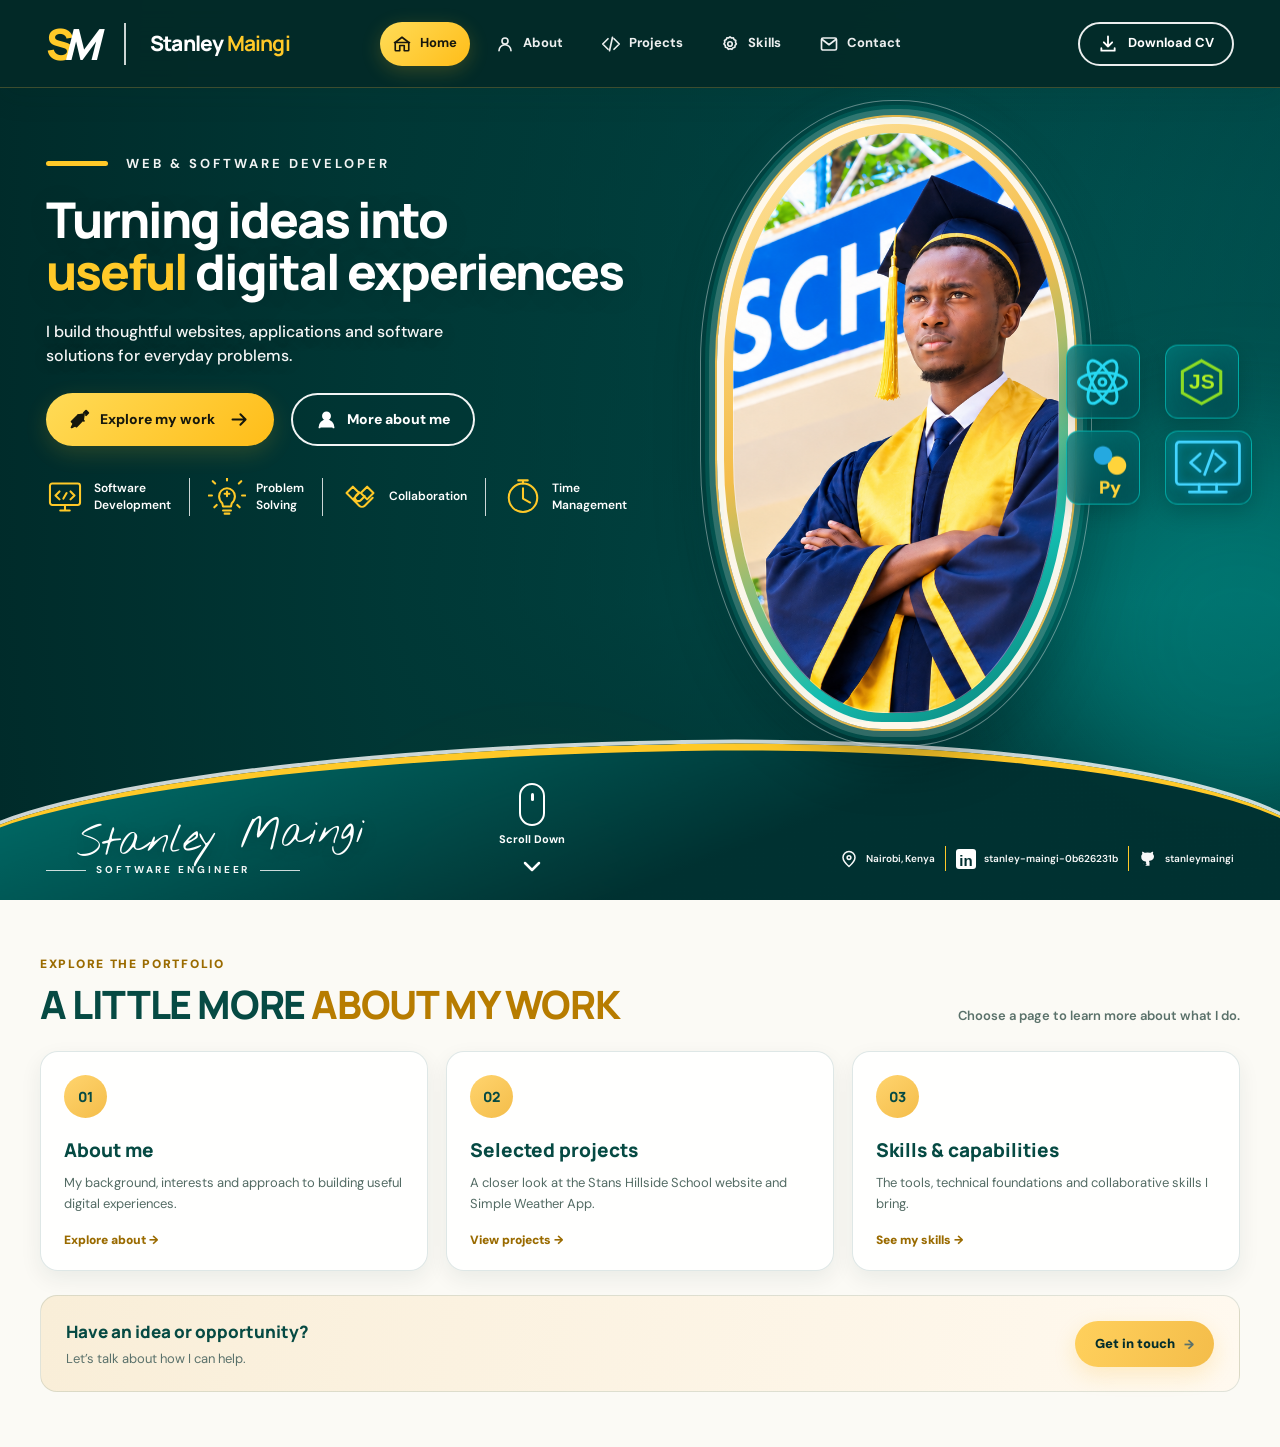
==== commit dd9e8a11: "Update portfolio pages and styling" ====
--- a/index.html
+++ b/index.html
@@ -4,7 +4,7 @@
   <meta charset="UTF-8" />
   <meta name="viewport" content="width=device-width, initial-scale=1.0" />
   <meta name="theme-color" content="#003b3a" />
-  <meta name="description" content="Stanley Maingi — Software Engineer creating thoughtful websites, applications and backend solutions." />
+  <meta name="description" content="Stanley Maingi — Software Engineer creating thoughtful websites, applications and software solutions." />
   <title>Stanley Maingi | Web &amp; Software Developer</title>
   <link rel="preconnect" href="https://fonts.googleapis.com" />
   <link rel="preconnect" href="https://fonts.gstatic.com" crossorigin />
@@ -58,7 +58,7 @@
     <section class="hero-content" aria-labelledby="hero-title">
       <div class="eyebrow"><span class="eyebrow-line"></span><span>WEB &amp; SOFTWARE DEVELOPER</span></div>
       <h1 id="hero-title">Turning ideas into<br /><em>useful</em> digital experiences</h1>
-      <p class="intro">I build thoughtful websites, applications and backend<br class="desktop-break" /> solutions for everyday problems.</p>
+      <p class="intro">I build thoughtful websites, applications and software<br class="desktop-break" /> solutions for everyday problems.</p>
 
       <div class="hero-actions">
         <a class="button button-primary" href="projects.html">
@@ -146,7 +146,7 @@
       </a>
       <a class="shortcut-card" href="projects.html">
         <span class="shortcut-icon purple-shortcut">02</span><span class="shortcut-title">Selected projects</span>
-        <span class="shortcut-copy">A closer look at the Hillside School website and Simple Weather App.</span>
+        <span class="shortcut-copy">A closer look at the Stans Hillside School website and Simple Weather App.</span>
         <span class="shortcut-arrow">View projects →</span>
       </a>
       <a class="shortcut-card" href="skills.html">
--- a/style.css
+++ b/style.css
@@ -587,7 +587,7 @@
   position: absolute;
   inset: 0;
   width: 100%;
-  height: 100%;
+  height: 200%;
   max-height: none !important;
   object-fit: contain;
   object-position: center;
